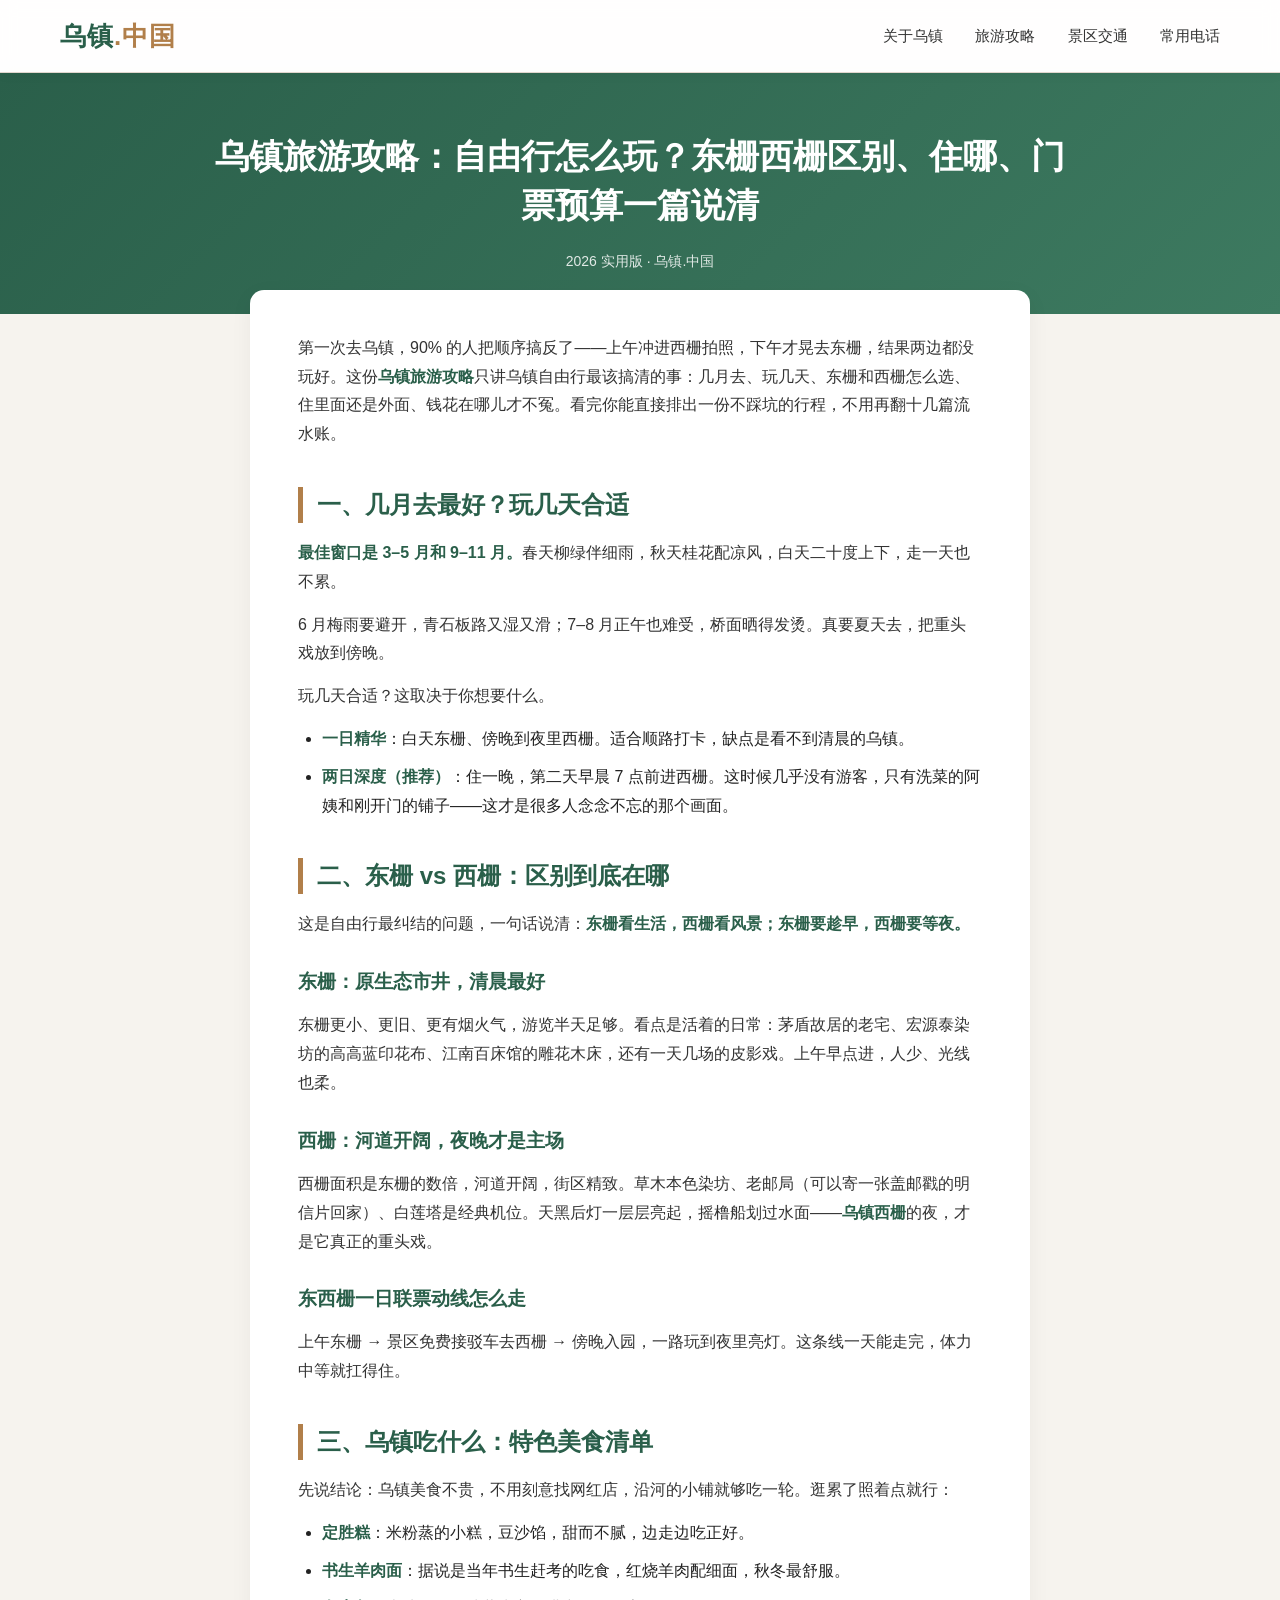
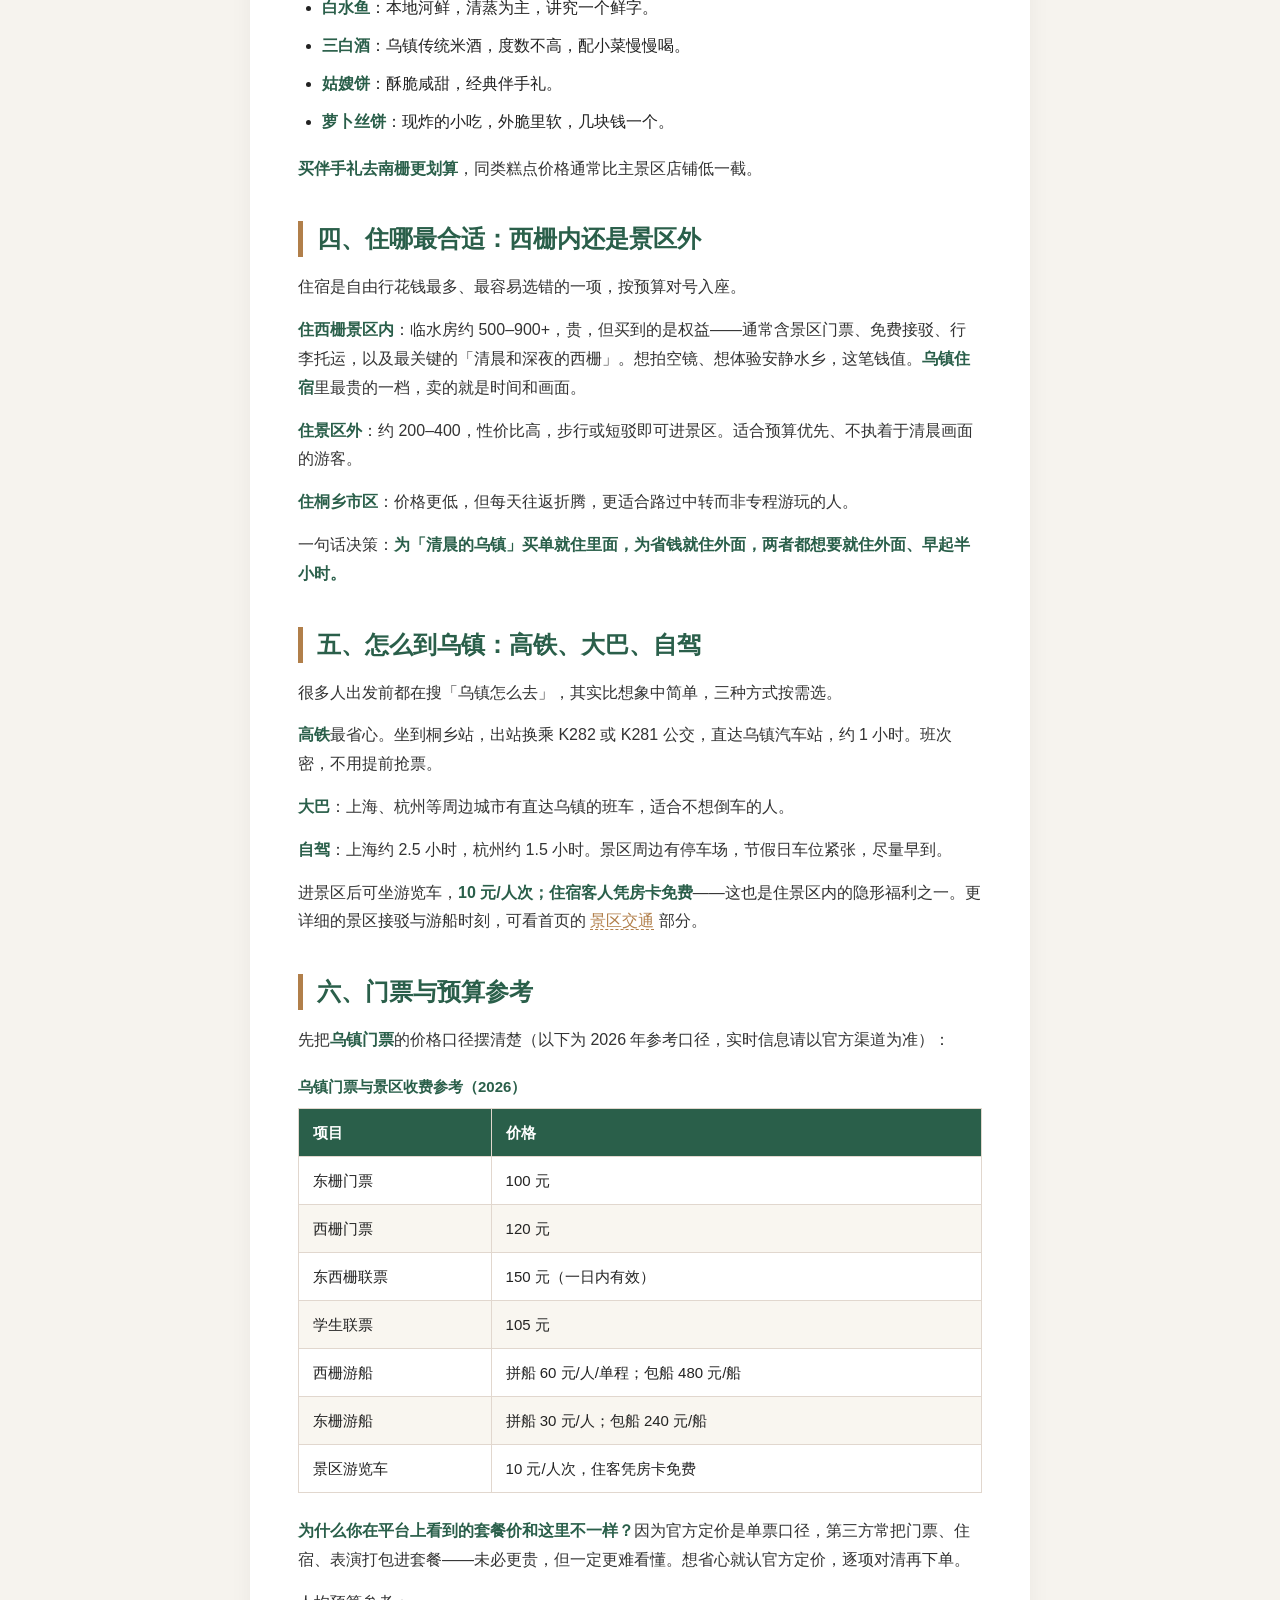
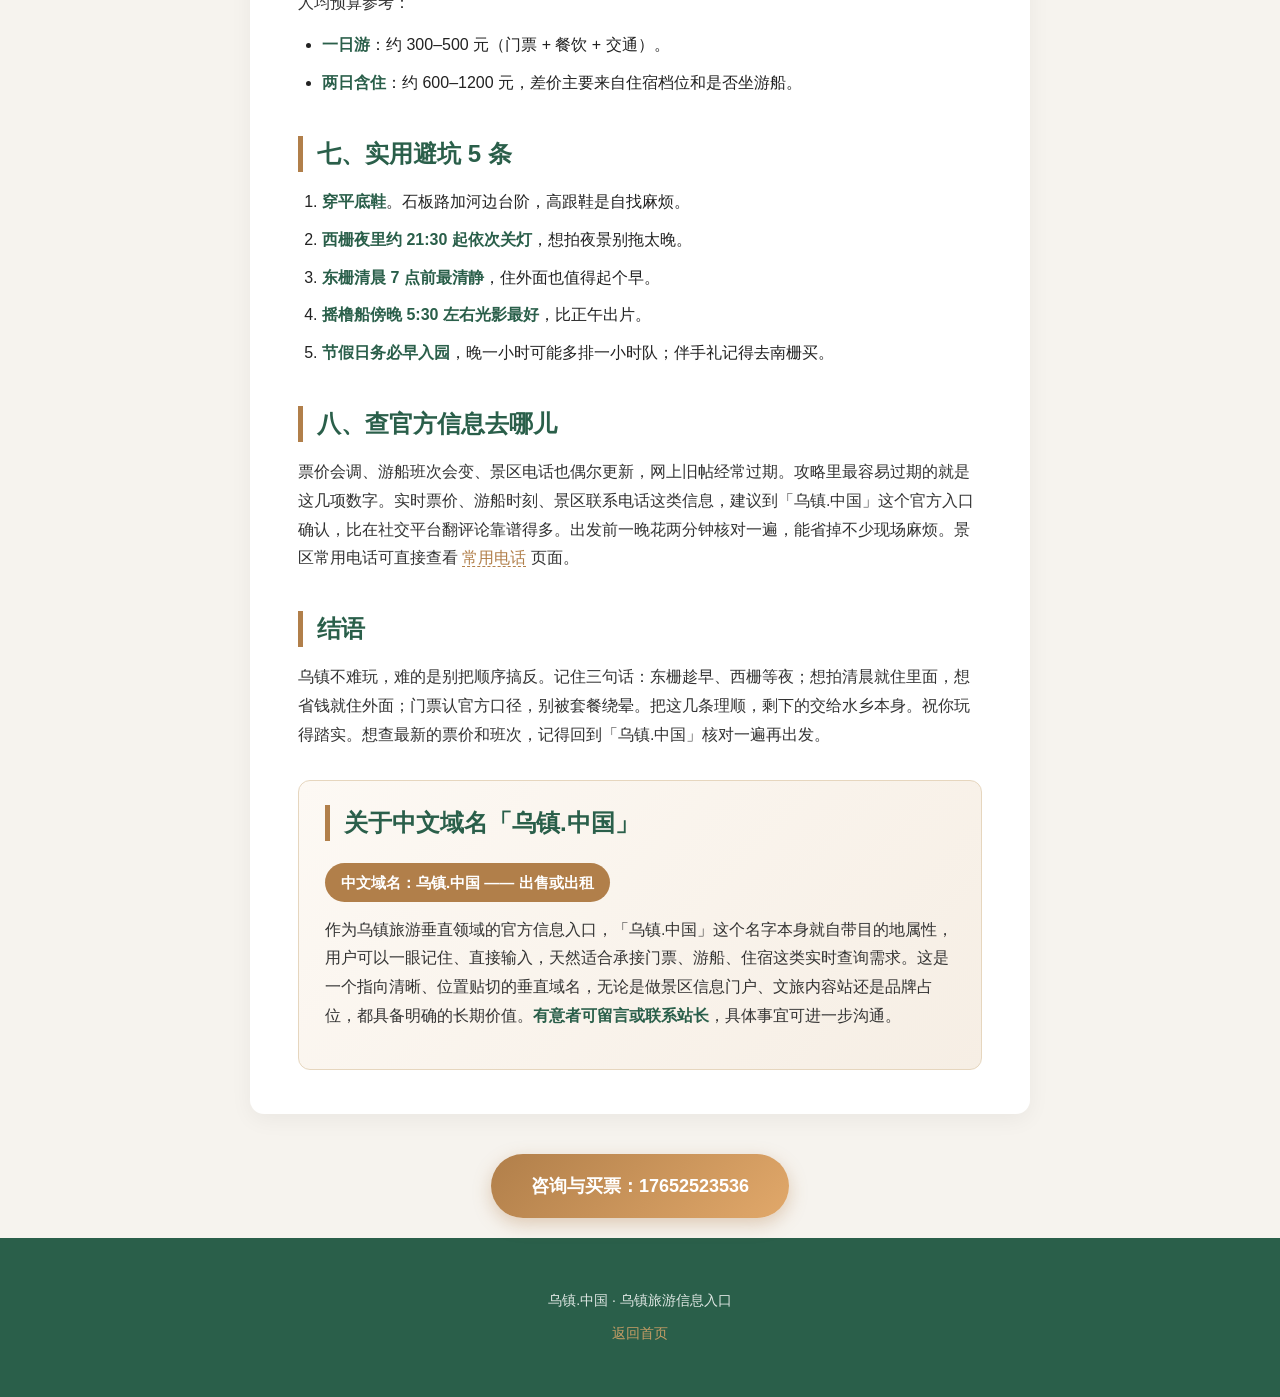
==== blog/wuzhen-zijixing-shendu-gonglve-2026/index.html @ 2162f511 "上传 blog/wuzhen-zijixing-shendu-gonglve-2026/index.html" ====
<!DOCTYPE html>
<html lang="zh-CN">
<head>
<meta charset="UTF-8">
<meta name="viewport" content="width=device-width, initial-scale=1.0">
<title>乌镇旅游攻略2026｜东栅西栅区别·住宿·门票预算 | 乌镇.中国</title>
<meta name="description" content="乌镇自由行怎么玩？一篇讲清东栅西栅区别、最佳季节与建议天数、住宿区域怎么选、高铁大巴自驾路线、门票价格与人均预算，附 5 条避坑贴士，2026 实用版一看就懂。">
<meta name="keywords" content="乌镇旅游攻略,乌镇西栅,乌镇住宿,东栅西栅区别,乌镇门票,乌镇怎么去,乌镇自由行,乌镇美食,2026乌镇攻略">
<link rel="canonical" href="https://xn--bjq734o.xn--fiqs8s/blog/wuzhen-zijixing-shendu-gonglve-2026/">

<script type="text/javascript" src="//api.wukongtongji.com/c?_=894233788775538688" async></script>
<link rel="stylesheet" href="https://cdn.bootcdn.net/ajax/libs/font-awesome/6.4.0/css/all.min.css">
<style>
*{margin:0;padding:0;box-sizing:border-box;font-family:"PingFang SC","Microsoft YaHei",sans-serif}
html{scroll-behavior:smooth}
body{background:#F6F3EE;color:#222;line-height:1.8}

.container{max-width:1200px;margin:0 auto;padding:0 20px}

/* 头部导航 */
.header{position:fixed;top:0;left:0;width:100%;background:rgba(255,255,255,0.92);backdrop-filter:blur(8px);border-bottom:1px solid #E1D7CE;box-shadow:0 2px 12px rgba(0,0,0,0.04);z-index:999}
.header .container{display:flex;justify-content:space-between;align-items:center;height:72px}
.logo{font-size:26px;font-weight:600;color:#2A5F4A;text-decoration:none;letter-spacing:1px}
.logo span{color:#B17F4A}
.nav a{margin-left:28px;text-decoration:none;color:#333;font-size:15px;font-weight:500;transition:color 0.3s}
.nav a:hover{color:#2A5F4A}

/* 文章头部 */
.article-hero{margin-top:72px;padding:60px 0 40px;background:linear-gradient(135deg,#2A5F4A,#3D7A60);color:#fff;text-align:center}
.article-hero h1{font-size:34px;line-height:1.45;font-weight:600;max-width:860px;margin:0 auto 18px}
.article-meta{font-size:14px;opacity:0.85}

/* 文章正文 */
.article-wrap{max-width:820px;margin:0 auto;padding:0 20px}
.article{background:#fff;border-radius:14px;box-shadow:0 6px 22px rgba(0,0,0,0.05);padding:44px 48px;margin:-24px 0 40px}
.article h2{font-size:24px;color:#2A5F4A;margin:38px 0 16px;padding-left:14px;border-left:5px solid #B17F4A;font-weight:600;line-height:1.5}
.article h2:first-child{margin-top:0}
.article h3{font-size:19px;color:#2A5F4A;margin:26px 0 12px;font-weight:600}
.article p{margin-bottom:14px;font-size:16px;color:#333}
.article ul,.article ol{margin:0 0 18px 24px}
.article li{margin-bottom:9px;font-size:16px}
.article strong{color:#2A5F4A;font-weight:600}
.article a{color:#B17F4A;text-decoration:none;border-bottom:1px dashed #B17F4A}
.article a:hover{color:#2A5F4A;border-bottom-color:#2A5F4A}

.article table{width:100%;border-collapse:collapse;margin:18px 0 24px;font-size:15px}
.article th,.article td{border:1px solid #E1D7CE;padding:10px 14px;text-align:left}
.article th{background:#2A5F4A;color:#fff;font-weight:600}
.article tbody tr:nth-child(even){background:#F9F6F0}

.notice{background:#f9f6f0;padding:14px 18px;border-left:4px solid #B17F4A;border-radius:6px;margin:18px 0;font-size:15px}
.domain-box{background:linear-gradient(135deg,#FDF9F4,#F6EEE4);border:1px solid #E6D6BE;border-radius:12px;padding:24px 26px;margin:30px 0 0}
.domain-box h2{border-left-color:#B17F4A}
.domain-tag{display:inline-block;background:#B17F4A;color:#fff;padding:6px 16px;border-radius:30px;font-size:15px;font-weight:600;margin:6px 0 14px}

.cta-box{text-align:center;margin:30px 0 10px}
.cta-btn{display:inline-block;background:linear-gradient(135deg,#B17F4A,#E1A86A);color:#fff;font-size:18px;font-weight:600;padding:16px 40px;border-radius:50px;text-decoration:none;box-shadow:0 6px 18px rgba(177,127,74,0.35)}

.footer{background:#2A5F4A;color:#fff;padding:50px 0;text-align:center;margin-top:20px}
.footer p{opacity:0.85;font-size:14px}
.footer a{color:#E1A86A;text-decoration:none}

@media(max-width:768px){
  .article-hero h1{font-size:23px}
  .article{padding:28px 22px}
  .article h2{font-size:20px}
  .nav{display:none}
}
</style>
</head>
<body>

<!-- 导航 -->
<div class="header">
<div class="container">
<a href="/" class="logo">乌镇<span>.中国</span></a>
<div class="nav">
<a href="/#about">关于乌镇</a>
<a href="/#strategy">旅游攻略</a>
<a href="/#traffic">景区交通</a>
<a href="/#tel">常用电话</a>
</div>
</div>
</div>

<!-- 文章头部 -->
<section class="article-hero">
<h1>乌镇旅游攻略：自由行怎么玩？东栅西栅区别、住哪、门票预算一篇说清</h1>
<div class="article-meta">2026 实用版 · 乌镇.中国</div>
</section>

<div class="article-wrap">
<article class="article">

<p>第一次去乌镇，90% 的人把顺序搞反了——上午冲进西栅拍照，下午才晃去东栅，结果两边都没玩好。这份<strong>乌镇旅游攻略</strong>只讲乌镇自由行最该搞清的事：几月去、玩几天、东栅和西栅怎么选、住里面还是外面、钱花在哪儿才不冤。看完你能直接排出一份不踩坑的行程，不用再翻十几篇流水账。</p>

<h2>一、几月去最好？玩几天合适</h2>
<p><strong>最佳窗口是 3–5 月和 9–11 月。</strong>春天柳绿伴细雨，秋天桂花配凉风，白天二十度上下，走一天也不累。</p>
<p>6 月梅雨要避开，青石板路又湿又滑；7–8 月正午也难受，桥面晒得发烫。真要夏天去，把重头戏放到傍晚。</p>
<p>玩几天合适？这取决于你想要什么。</p>
<ul>
<li><strong>一日精华</strong>：白天东栅、傍晚到夜里西栅。适合顺路打卡，缺点是看不到清晨的乌镇。</li>
<li><strong>两日深度（推荐）</strong>：住一晚，第二天早晨 7 点前进西栅。这时候几乎没有游客，只有洗菜的阿姨和刚开门的铺子——这才是很多人念念不忘的那个画面。</li>
</ul>

<h2>二、东栅 vs 西栅：区别到底在哪</h2>
<p>这是自由行最纠结的问题，一句话说清：<strong>东栅看生活，西栅看风景；东栅要趁早，西栅要等夜。</strong></p>

<h3>东栅：原生态市井，清晨最好</h3>
<p>东栅更小、更旧、更有烟火气，游览半天足够。看点是活着的日常：茅盾故居的老宅、宏源泰染坊的高高蓝印花布、江南百床馆的雕花木床，还有一天几场的皮影戏。上午早点进，人少、光线也柔。</p>

<h3>西栅：河道开阔，夜晚才是主场</h3>
<p>西栅面积是东栅的数倍，河道开阔，街区精致。草木本色染坊、老邮局（可以寄一张盖邮戳的明信片回家）、白莲塔是经典机位。天黑后灯一层层亮起，摇橹船划过水面——<strong>乌镇西栅</strong>的夜，才是它真正的重头戏。</p>

<h3>东西栅一日联票动线怎么走</h3>
<p>上午东栅 → 景区免费接驳车去西栅 → 傍晚入园，一路玩到夜里亮灯。这条线一天能走完，体力中等就扛得住。</p>

<h2>三、乌镇吃什么：特色美食清单</h2>
<p>先说结论：乌镇美食不贵，不用刻意找网红店，沿河的小铺就够吃一轮。逛累了照着点就行：</p>
<ul>
<li><strong>定胜糕</strong>：米粉蒸的小糕，豆沙馅，甜而不腻，边走边吃正好。</li>
<li><strong>书生羊肉面</strong>：据说是当年书生赶考的吃食，红烧羊肉配细面，秋冬最舒服。</li>
<li><strong>白水鱼</strong>：本地河鲜，清蒸为主，讲究一个鲜字。</li>
<li><strong>三白酒</strong>：乌镇传统米酒，度数不高，配小菜慢慢喝。</li>
<li><strong>姑嫂饼</strong>：酥脆咸甜，经典伴手礼。</li>
<li><strong>萝卜丝饼</strong>：现炸的小吃，外脆里软，几块钱一个。</li>
</ul>
<p><strong>买伴手礼去南栅更划算</strong>，同类糕点价格通常比主景区店铺低一截。</p>

<h2>四、住哪最合适：西栅内还是景区外</h2>
<p>住宿是自由行花钱最多、最容易选错的一项，按预算对号入座。</p>
<p><strong>住西栅景区内</strong>：临水房约 500–900+，贵，但买到的是权益——通常含景区门票、免费接驳、行李托运，以及最关键的「清晨和深夜的西栅」。想拍空镜、想体验安静水乡，这笔钱值。<strong>乌镇住宿</strong>里最贵的一档，卖的就是时间和画面。</p>
<p><strong>住景区外</strong>：约 200–400，性价比高，步行或短驳即可进景区。适合预算优先、不执着于清晨画面的游客。</p>
<p><strong>住桐乡市区</strong>：价格更低，但每天往返折腾，更适合路过中转而非专程游玩的人。</p>
<p>一句话决策：<strong>为「清晨的乌镇」买单就住里面，为省钱就住外面，两者都想要就住外面、早起半小时。</strong></p>

<h2>五、怎么到乌镇：高铁、大巴、自驾</h2>
<p>很多人出发前都在搜「乌镇怎么去」，其实比想象中简单，三种方式按需选。</p>
<p><strong>高铁</strong>最省心。坐到桐乡站，出站换乘 K282 或 K281 公交，直达乌镇汽车站，约 1 小时。班次密，不用提前抢票。</p>
<p><strong>大巴</strong>：上海、杭州等周边城市有直达乌镇的班车，适合不想倒车的人。</p>
<p><strong>自驾</strong>：上海约 2.5 小时，杭州约 1.5 小时。景区周边有停车场，节假日车位紧张，尽量早到。</p>
<p>进景区后可坐游览车，<strong>10 元/人次；住宿客人凭房卡免费</strong>——这也是住景区内的隐形福利之一。更详细的景区接驳与游船时刻，可看首页的 <a href="/#traffic">景区交通</a> 部分。</p>

<h2>六、门票与预算参考</h2>
<p>先把<strong>乌镇门票</strong>的价格口径摆清楚（以下为 2026 年参考口径，实时信息请以官方渠道为准）：</p>
<table>
<caption style="caption-side:top;text-align:left;color:#2A5F4A;font-weight:600;padding:0 0 8px">乌镇门票与景区收费参考（2026）</caption>
<thead>
<tr><th scope="col">项目</th><th scope="col">价格</th></tr>
</thead>
<tbody>
<tr><td>东栅门票</td><td>100 元</td></tr>
<tr><td>西栅门票</td><td>120 元</td></tr>
<tr><td>东西栅联票</td><td>150 元（一日内有效）</td></tr>
<tr><td>学生联票</td><td>105 元</td></tr>
<tr><td>西栅游船</td><td>拼船 60 元/人/单程；包船 480 元/船</td></tr>
<tr><td>东栅游船</td><td>拼船 30 元/人；包船 240 元/船</td></tr>
<tr><td>景区游览车</td><td>10 元/人次，住客凭房卡免费</td></tr>
</tbody>
</table>
<p><strong>为什么你在平台上看到的套餐价和这里不一样？</strong>因为官方定价是单票口径，第三方常把门票、住宿、表演打包进套餐——未必更贵，但一定更难看懂。想省心就认官方定价，逐项对清再下单。</p>
<p>人均预算参考：</p>
<ul>
<li><strong>一日游</strong>：约 300–500 元（门票 + 餐饮 + 交通）。</li>
<li><strong>两日含住</strong>：约 600–1200 元，差价主要来自住宿档位和是否坐游船。</li>
</ul>

<h2>七、实用避坑 5 条</h2>
<ol>
<li><strong>穿平底鞋</strong>。石板路加河边台阶，高跟鞋是自找麻烦。</li>
<li><strong>西栅夜里约 21:30 起依次关灯</strong>，想拍夜景别拖太晚。</li>
<li><strong>东栅清晨 7 点前最清静</strong>，住外面也值得起个早。</li>
<li><strong>摇橹船傍晚 5:30 左右光影最好</strong>，比正午出片。</li>
<li><strong>节假日务必早入园</strong>，晚一小时可能多排一小时队；伴手礼记得去南栅买。</li>
</ol>

<h2>八、查官方信息去哪儿</h2>
<p>票价会调、游船班次会变、景区电话也偶尔更新，网上旧帖经常过期。攻略里最容易过期的就是这几项数字。实时票价、游船时刻、景区联系电话这类信息，建议到「乌镇.中国」这个官方入口确认，比在社交平台翻评论靠谱得多。出发前一晚花两分钟核对一遍，能省掉不少现场麻烦。景区常用电话可直接查看 <a href="/#tel">常用电话</a> 页面。</p>

<h2>结语</h2>
<p>乌镇不难玩，难的是别把顺序搞反。记住三句话：东栅趁早、西栅等夜；想拍清晨就住里面，想省钱就住外面；门票认官方口径，别被套餐绕晕。把这几条理顺，剩下的交给水乡本身。祝你玩得踏实。想查最新的票价和班次，记得回到「乌镇.中国」核对一遍再出发。</p>

<div class="domain-box">
<h2>关于中文域名「乌镇.中国」</h2>
<div class="domain-tag">中文域名：乌镇.中国 —— 出售或出租</div>
<p>作为乌镇旅游垂直领域的官方信息入口，「乌镇.中国」这个名字本身就自带目的地属性，用户可以一眼记住、直接输入，天然适合承接门票、游船、住宿这类实时查询需求。这是一个指向清晰、位置贴切的垂直域名，无论是做景区信息门户、文旅内容站还是品牌占位，都具备明确的长期价值。<strong>有意者可留言或联系站长</strong>，具体事宜可进一步沟通。</p>
</div>

</article>

<div class="cta-box">
<a href="tel:17652523536" class="cta-btn">咨询与买票：17652523536</a>
</div>
</div>

<div class="footer">
<div class="container">
<p>乌镇.中国 · 乌镇旅游信息入口</p>
<p style="margin-top:8px"><a href="/">返回首页</a></p>
</div>
</div>

<script type="application/ld+json">
{
  "@context": "https://schema.org",
  "@graph": [
    {
      "@type": "Article",
      "headline": "乌镇旅游攻略：自由行怎么玩？东栅西栅区别、住哪、门票预算一篇说清",
      "description": "乌镇自由行怎么玩？一篇讲清东栅西栅区别、最佳季节与建议天数、住宿区域怎么选、交通方式、门票价格与人均预算。",
      "inLanguage": "zh-CN",
      "datePublished": "2026-09-29",
      "dateModified": "2026-09-29",
      "author": { "@type": "Organization", "name": "乌镇.中国" },
      "publisher": { "@type": "Organization", "name": "乌镇.中国", "url": "https://xn--bjq734o.xn--fiqs8s/" },
      "mainEntityOfPage": "https://xn--bjq734o.xn--fiqs8s/blog/wuzhen-zijixing-shendu-gonglve-2026/"
    },
    {
      "@type": "BreadcrumbList",
      "itemListElement": [
        { "@type": "ListItem", "position": 1, "name": "首页", "item": "https://xn--bjq734o.xn--fiqs8s/" },
        { "@type": "ListItem", "position": 2, "name": "乌镇旅游攻略" }
      ]
    },
    {
      "@type": "FAQPage",
      "mainEntity": [
        {
          "@type": "Question",
          "name": "乌镇几月去最好？",
          "acceptedAnswer": { "@type": "Answer", "text": "3–5 月和 9–11 月最佳。6 月梅雨路面湿滑，7–8 月正午暴晒，建议避开；夏季前往可把游览重点放在傍晚。" }
        },
        {
          "@type": "Question",
          "name": "乌镇东栅和西栅有什么区别？",
          "acceptedAnswer": { "@type": "Answer", "text": "东栅看生活、要趁早，原生态市井气息浓，有茅盾故居、宏源泰染坊、江南百床馆和皮影戏；西栅看风景、要等夜，河道开阔，夜晚灯火与摇橹船是它的核心体验。" }
        },
        {
          "@type": "Question",
          "name": "乌镇住宿住景区内还是景区外？",
          "acceptedAnswer": { "@type": "Answer", "text": "住西栅景区内临水房约 500–900+，通常含门票、免费接驳和清晨深夜的西栅体验；住景区外约 200–400，性价比更高。为清晨画面买单就住里面，省钱就住外面。" }
        },
        {
          "@type": "Question",
          "name": "乌镇门票多少钱？",
          "acceptedAnswer": { "@type": "Answer", "text": "东栅 100 元、西栅 120 元、东西栅联票 150 元（一日内有效）、学生联票 105 元。西栅游船拼船 60 元/人、东栅游船拼船 30 元/人；景区游览车 10 元/人次，住宿客人凭房卡免费。" }
        }
      ]
    }
  ]
}
</script>

</body>
</html>
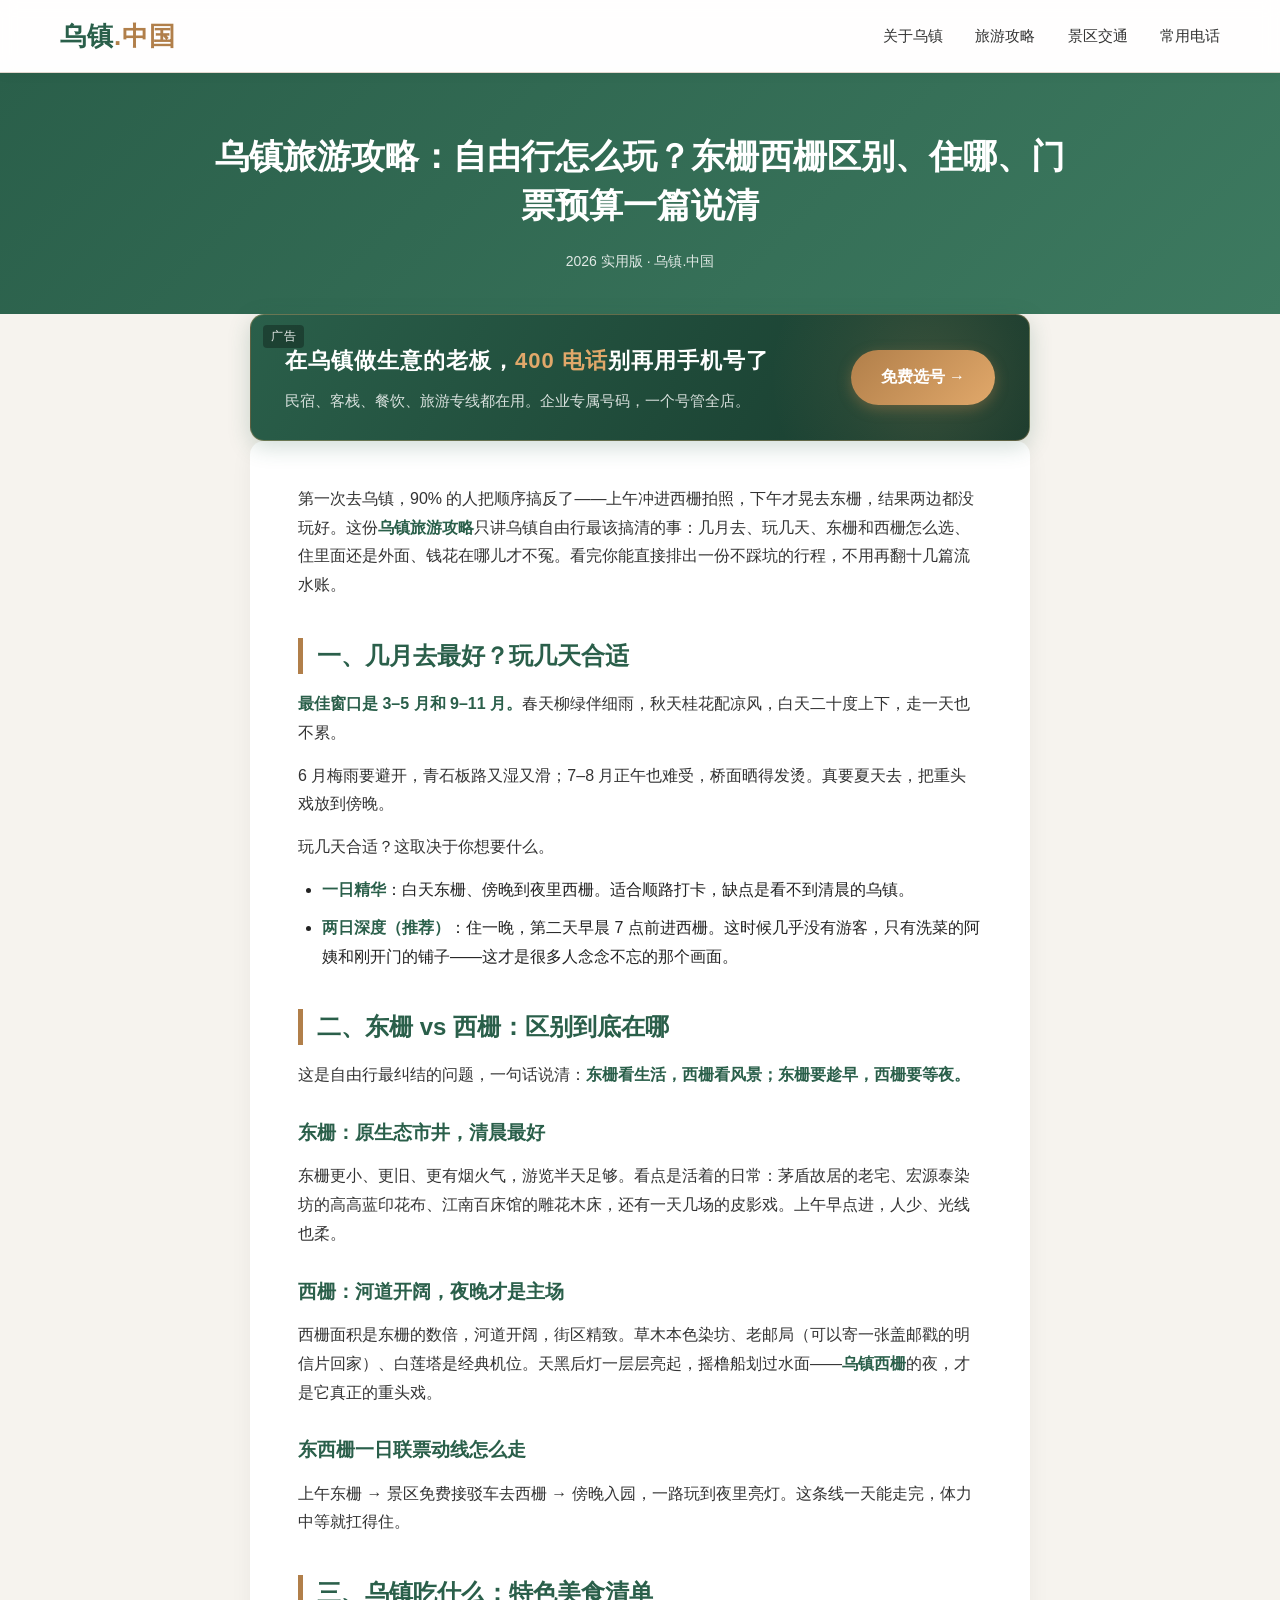
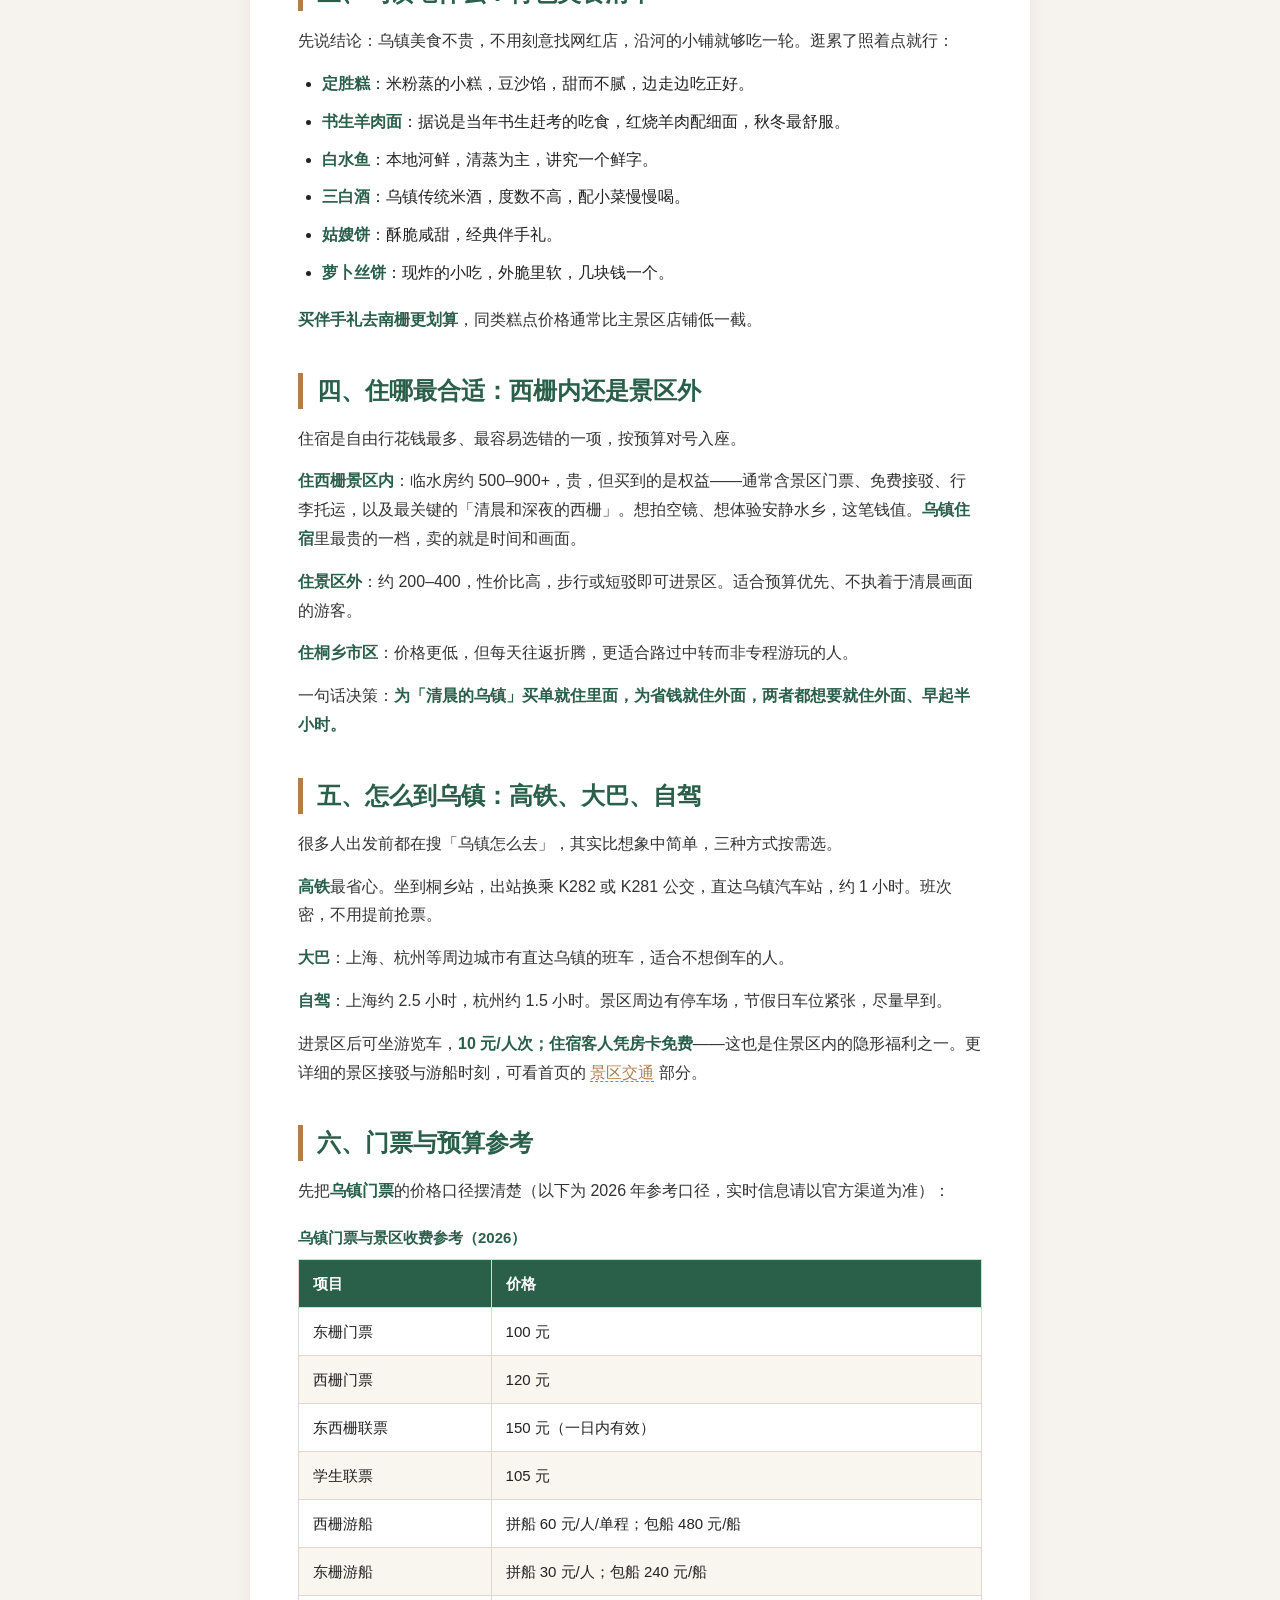
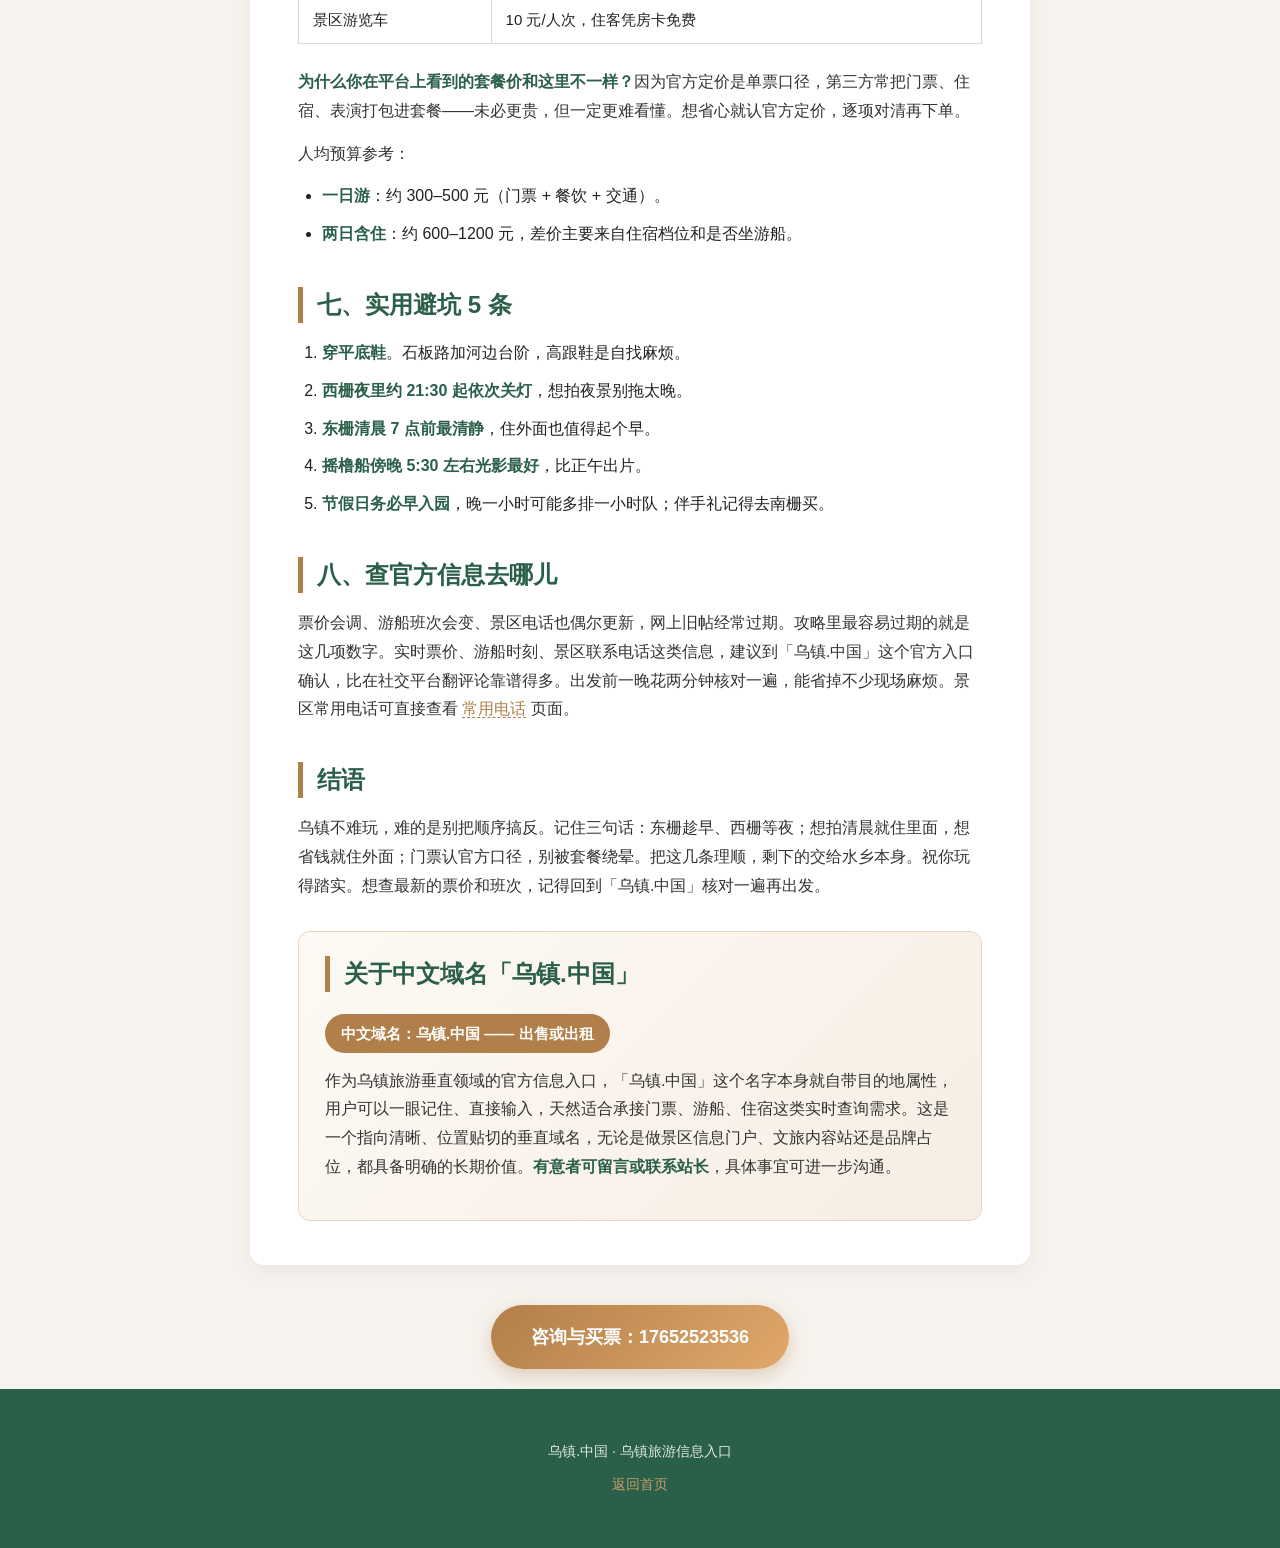
==== commit 08985d26: "文章页新增广告位（跳转 400.中国）" ====
--- a/blog/wuzhen-zijixing-shendu-gonglve-2026/index.html
+++ b/blog/wuzhen-zijixing-shendu-gonglve-2026/index.html
@@ -67,6 +67,8 @@
   .nav{display:none}
 }
 </style>
+<!-- 广告位组件样式 -->
+<link rel="stylesheet" href="/assets/ad-wuzhen.css">
 </head>
 <body>
 
@@ -90,6 +92,26 @@
 </section>
 
 <div class="article-wrap">
+
+<!-- ===== 广告位（横幅·适配文章窄容器）开始 ===== -->
+<div class="wz-ad-banner wz-ad-inarticle">
+  <a class="wz-ad-link"
+     href="https://400.xn--fiqs8s/"
+     target="_blank"
+     rel="noopener noreferrer sponsored"
+     aria-label="企业400电话办理 400.中国">
+    <span class="wz-ad-tag">广告</span>
+    <span class="wz-ad-text">
+      <span class="wz-ad-title">在乌镇做生意的老板，<em>400 电话</em>别再用手机号了</span>
+      <span class="wz-ad-desc">民宿、客栈、餐饮、旅游专线都在用。企业专属号码，一个号管全店。</span>
+    </span>
+    <span class="wz-ad-action">
+      <span class="wz-ad-btn">免费选号 →</span>
+    </span>
+  </a>
+</div>
+<!-- ===== 广告位结束 ===== -->
+
 <article class="article">
 
 <p>第一次去乌镇，90% 的人把顺序搞反了——上午冲进西栅拍照，下午才晃去东栅，结果两边都没玩好。这份<strong>乌镇旅游攻略</strong>只讲乌镇自由行最该搞清的事：几月去、玩几天、东栅和西栅怎么选、住里面还是外面、钱花在哪儿才不冤。看完你能直接排出一份不踩坑的行程，不用再翻十几篇流水账。</p>
--- a/assets/ad-wuzhen.css
+++ b/assets/ad-wuzhen.css
@@ -0,0 +1,198 @@
+/* ============================================================
+   乌镇站 · 广告位组件样式（水乡风格）
+   文件：assets/ad-wuzhen.css
+   说明：类名统一 wz-ad- 前缀，不与站点现有样式冲突
+   ============================================================ */
+
+/* 容器：与站点 .container 同宽，居中 */
+.wz-ad-banner {
+  max-width: 1200px;
+  margin: 0 auto;
+  padding: 0 20px;
+}
+
+/* 横幅卡片本体：深绿→墨绿渐变，赭金描边，呼应水乡黛瓦 */
+.wz-ad-link {
+  position: relative;
+  display: flex;
+  align-items: center;
+  justify-content: space-between;
+  gap: 24px;
+  padding: 26px 34px;
+  border-radius: 14px;
+  text-decoration: none;
+  color: #fff;
+  overflow: hidden;
+  background: linear-gradient(120deg, #2A5F4A 0%, #1F4A39 55%, #17392C 100%);
+  border: 1px solid rgba(225, 168, 106, 0.35);
+  box-shadow: 0 6px 22px rgba(42, 95, 74, 0.22);
+  transition: transform 0.28s ease, box-shadow 0.28s ease;
+}
+
+.wz-ad-link:hover {
+  transform: translateY(-3px);
+  box-shadow: 0 12px 30px rgba(42, 95, 74, 0.32);
+}
+
+/* 水波纹装饰：右侧同心圆，模拟水面涟漪 */
+.wz-ad-link::after {
+  content: "";
+  position: absolute;
+  right: -60px;
+  top: 50%;
+  width: 320px;
+  height: 320px;
+  transform: translateY(-50%);
+  border-radius: 50%;
+  background: radial-gradient(circle, rgba(225, 168, 106, 0.16) 0%, rgba(225, 168, 106, 0.06) 40%, transparent 70%);
+  pointer-events: none;
+}
+
+/* 左侧文字区 */
+.wz-ad-text {
+  position: relative;
+  z-index: 1;
+  flex: 1;
+  min-width: 0;
+}
+
+.wz-ad-title {
+  display: block;
+  font-size: 22px;
+  font-weight: 600;
+  letter-spacing: 1px;
+  margin-bottom: 8px;
+  color: #fff;
+}
+
+/* 标题里的高亮词：赭金色 */
+.wz-ad-title em {
+  font-style: normal;
+  color: #E1A86A;
+}
+
+.wz-ad-desc {
+  display: block;
+  font-size: 15px;
+  line-height: 1.7;
+  color: rgba(255, 255, 255, 0.82);
+}
+
+/* 右侧行动区 */
+.wz-ad-action {
+  position: relative;
+  z-index: 1;
+  flex-shrink: 0;
+  text-align: center;
+}
+
+.wz-ad-btn {
+  display: inline-block;
+  padding: 13px 30px;
+  border-radius: 50px;
+  background: linear-gradient(135deg, #B17F4A, #E1A86A);
+  color: #fff;
+  font-size: 16px;
+  font-weight: 600;
+  white-space: nowrap;
+  box-shadow: 0 4px 14px rgba(177, 127, 74, 0.4);
+  transition: filter 0.25s ease;
+}
+
+.wz-ad-link:hover .wz-ad-btn {
+  filter: brightness(1.08);
+}
+
+/* 角标：合规必须可见 */
+.wz-ad-tag {
+  position: absolute;
+  top: 10px;
+  left: 12px;
+  z-index: 2;
+  padding: 1px 8px;
+  border-radius: 4px;
+  background: rgba(0, 0, 0, 0.3);
+  color: rgba(255, 255, 255, 0.9);
+  font-size: 12px;
+  letter-spacing: 0.5px;
+}
+
+/* ---------------- 移动端 ---------------- */
+@media (max-width: 768px) {
+  .wz-ad-banner {
+    padding: 0 15px;
+  }
+
+  .wz-ad-link {
+    flex-direction: column;
+    align-items: stretch;
+    text-align: center;
+    gap: 18px;
+    padding: 24px 20px 22px;
+  }
+
+  .wz-ad-title {
+    font-size: 18px;
+    line-height: 1.5;
+  }
+
+  .wz-ad-desc {
+    font-size: 14px;
+  }
+
+  .wz-ad-btn {
+    display: block;
+    padding: 13px 20px;
+  }
+
+  .wz-ad-link::after {
+    right: -120px;
+    width: 240px;
+    height: 240px;
+  }
+}
+
+/* ---------------- 文章内嵌版（窄容器适配） ---------------- */
+/* 文章页正文容器已限宽 820px，广告位不再重复限宽和内边距 */
+.wz-ad-inarticle {
+  max-width: none;
+  padding: 0;
+  margin: 0 0 24px;
+}
+
+/* ---------------- 侧边栏竖版（备用形态） ---------------- */
+.wz-ad-side {
+  display: block;
+  position: relative;
+  padding: 24px 22px;
+  border-radius: 14px;
+  text-decoration: none;
+  color: #fff;
+  overflow: hidden;
+  background: linear-gradient(160deg, #2A5F4A 0%, #1B4034 100%);
+  border: 1px solid rgba(225, 168, 106, 0.3);
+  box-shadow: 0 6px 22px rgba(42, 95, 74, 0.2);
+  transition: transform 0.28s ease, box-shadow 0.28s ease;
+  text-align: center;
+}
+
+.wz-ad-side:hover {
+  transform: translateY(-3px);
+  box-shadow: 0 12px 30px rgba(42, 95, 74, 0.3);
+}
+
+.wz-ad-side .wz-ad-title {
+  font-size: 19px;
+  margin-bottom: 10px;
+}
+
+.wz-ad-side .wz-ad-desc {
+  font-size: 14px;
+  margin-bottom: 18px;
+}
+
+.wz-ad-side .wz-ad-btn {
+  display: block;
+  padding: 12px 18px;
+  font-size: 15px;
+}
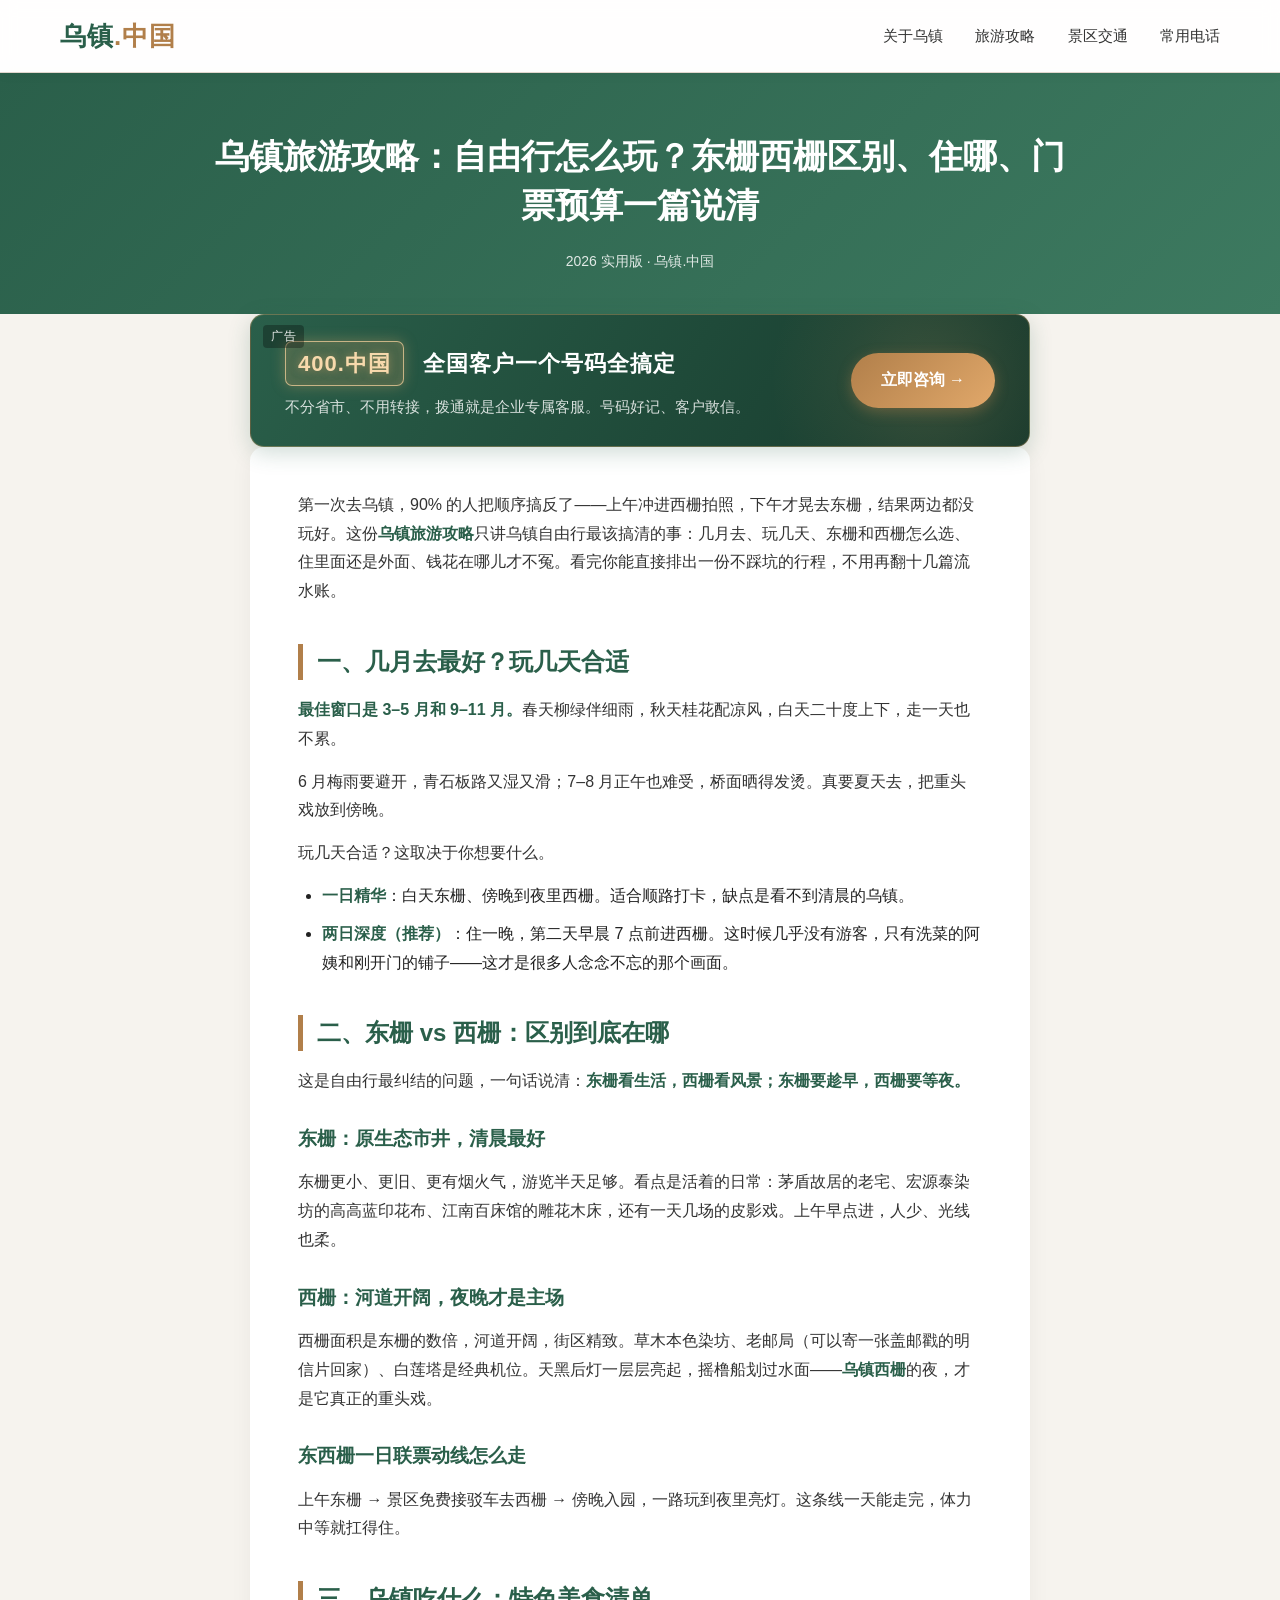
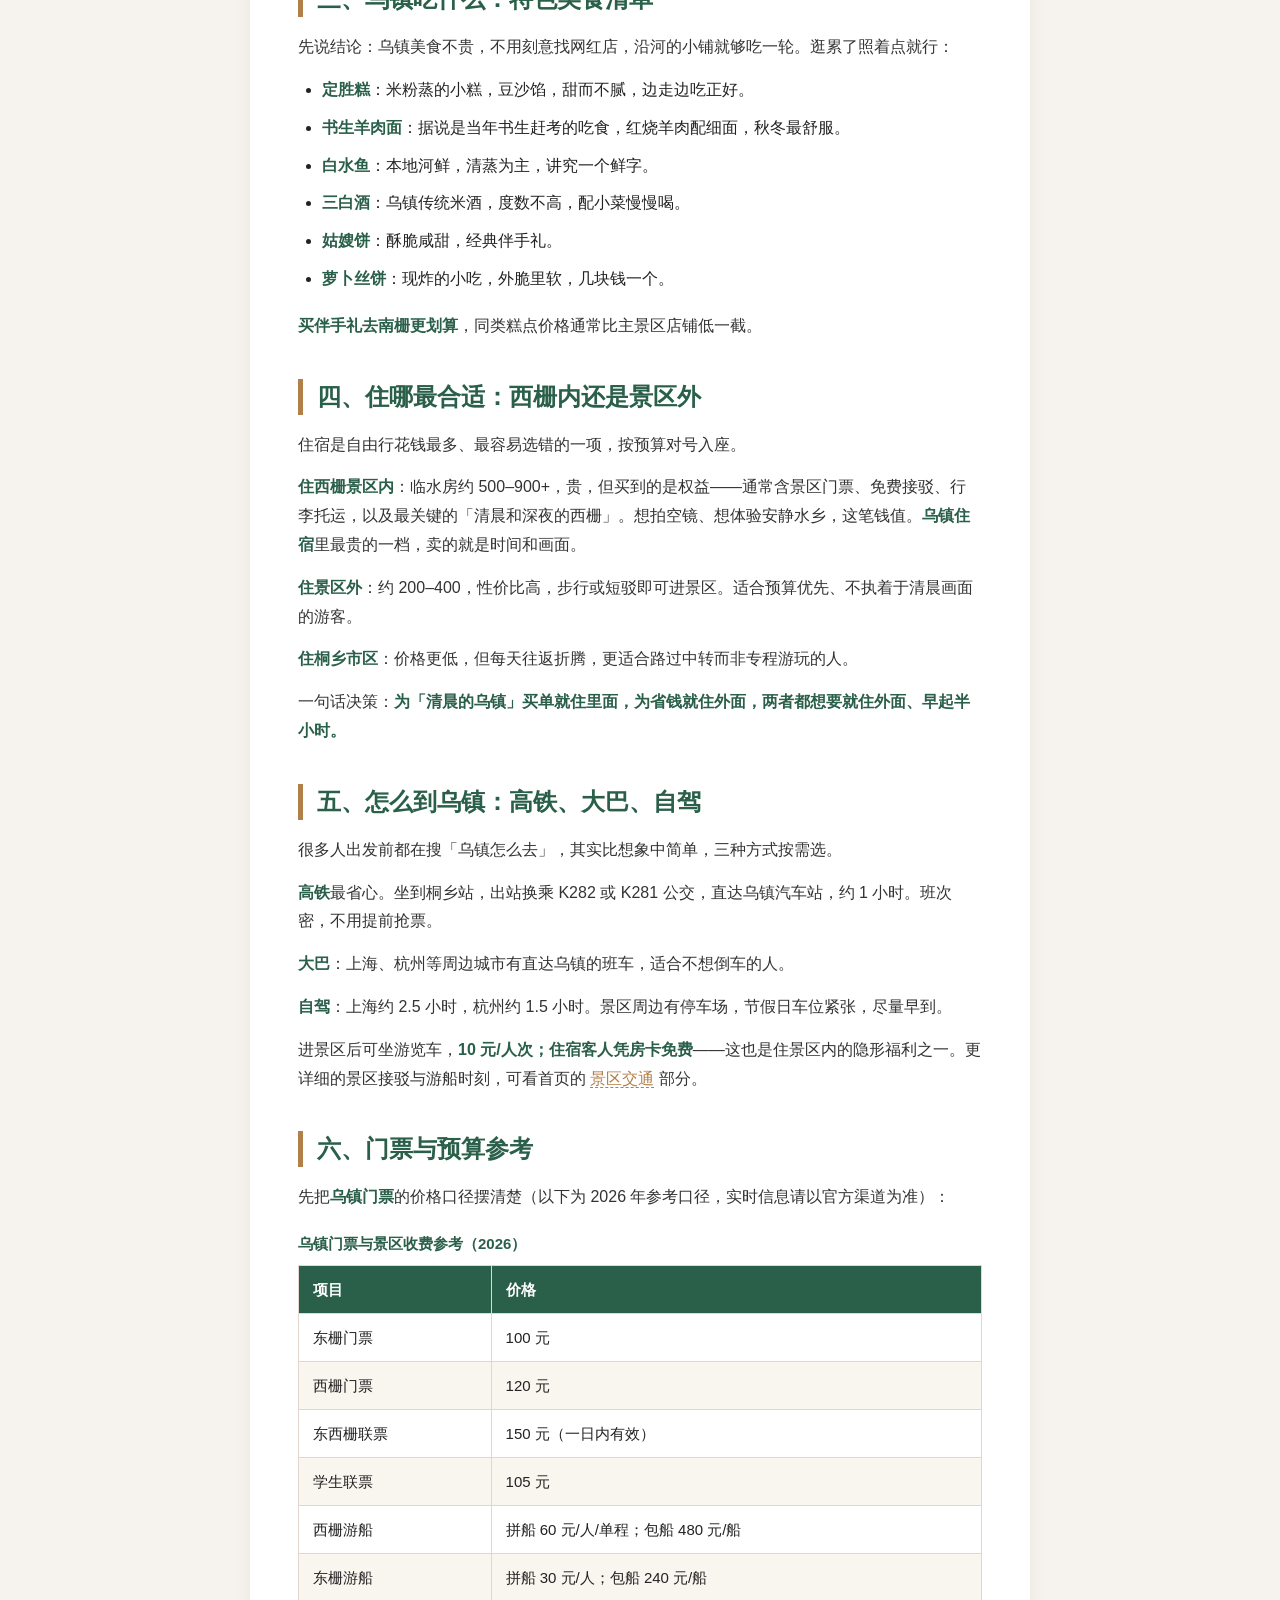
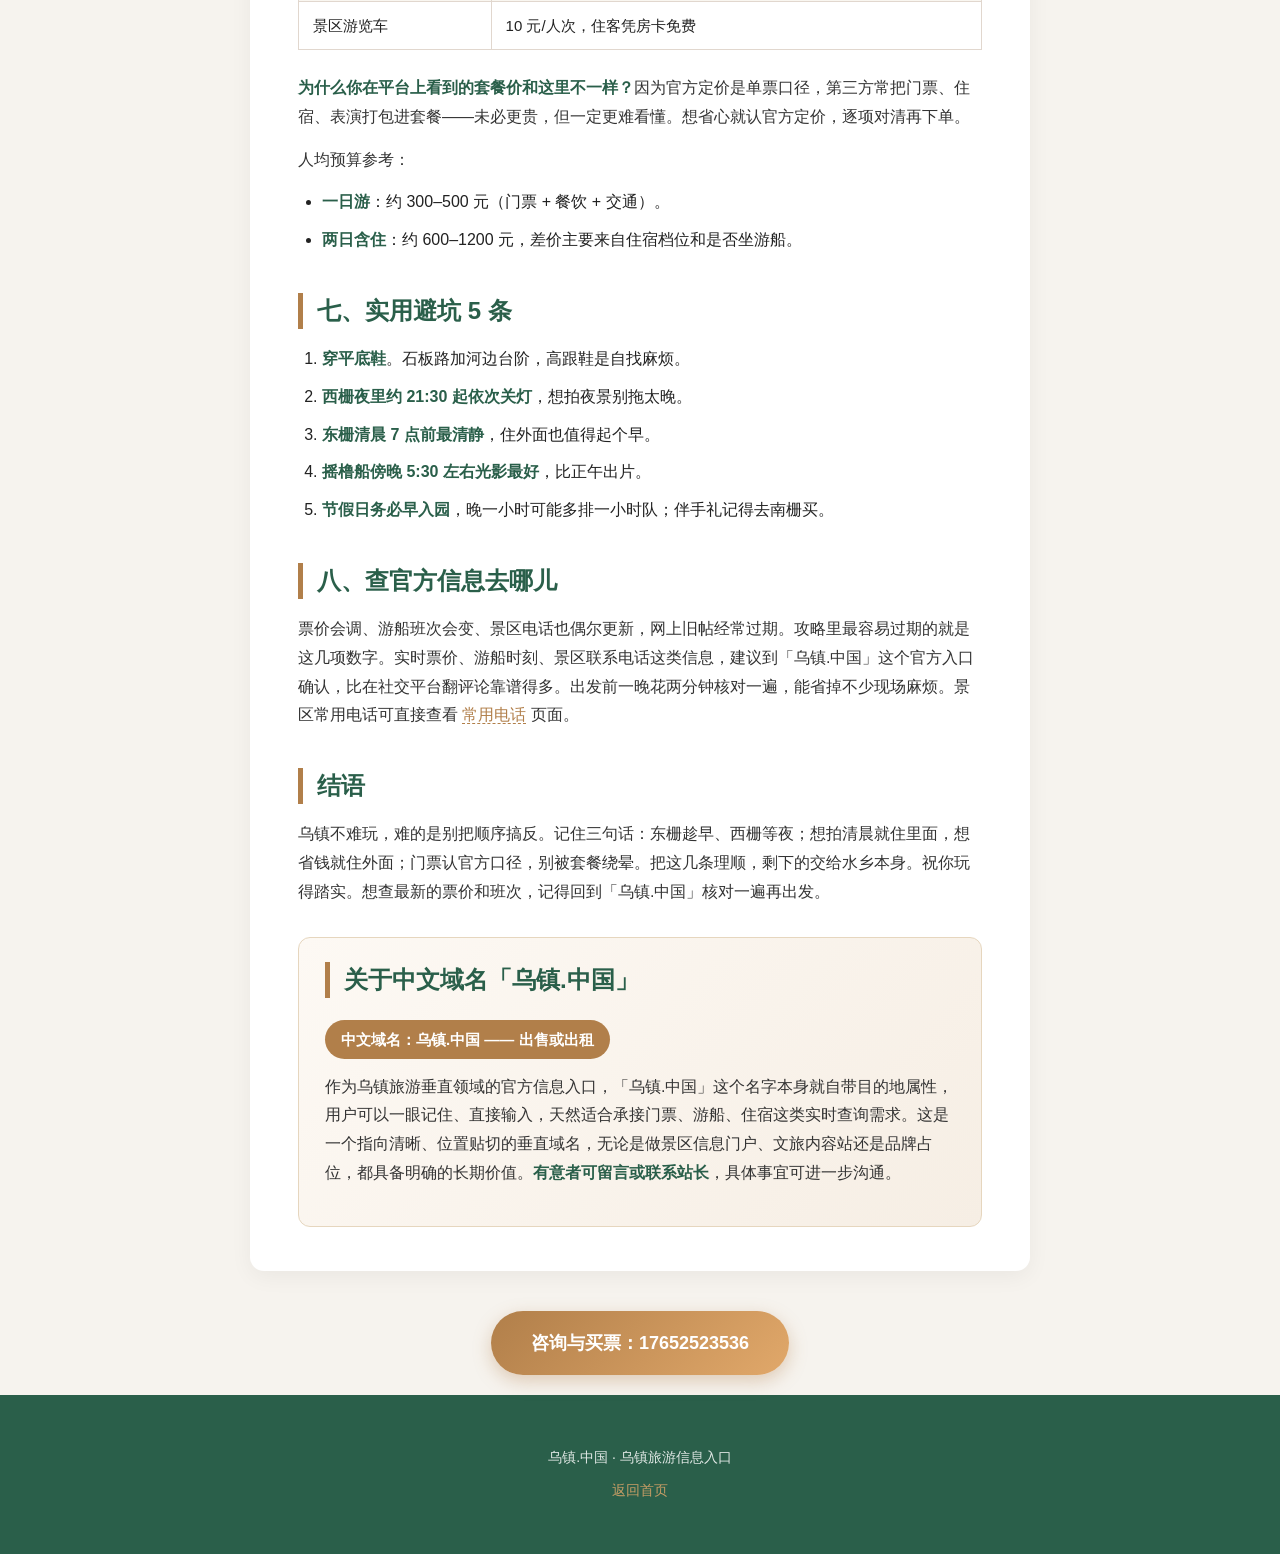
==== commit b32f7bcb: "广告位文案改为全国视角，突出中文域名 400.中国" ====
--- a/blog/wuzhen-zijixing-shendu-gonglve-2026/index.html
+++ b/blog/wuzhen-zijixing-shendu-gonglve-2026/index.html
@@ -102,11 +102,11 @@
      aria-label="企业400电话办理 400.中国">
     <span class="wz-ad-tag">广告</span>
     <span class="wz-ad-text">
-      <span class="wz-ad-title">在乌镇做生意的老板，<em>400 电话</em>别再用手机号了</span>
-      <span class="wz-ad-desc">民宿、客栈、餐饮、旅游专线都在用。企业专属号码，一个号管全店。</span>
+      <span class="wz-ad-title"><span class="wz-ad-domain">400.中国</span> 全国客户一个号码全搞定</span>
+      <span class="wz-ad-desc">不分省市、不用转接，拨通就是企业专属客服。号码好记、客户敢信。</span>
     </span>
     <span class="wz-ad-action">
-      <span class="wz-ad-btn">免费选号 →</span>
+      <span class="wz-ad-btn">立即咨询 →</span>
     </span>
   </a>
 </div>
--- a/assets/ad-wuzhen.css
+++ b/assets/ad-wuzhen.css
@@ -56,6 +56,7 @@
   min-width: 0;
 }
 
+/* 标题行：域名徽标的光晕限制在本行内，不溢出到按钮 */
 .wz-ad-title {
   display: block;
   font-size: 22px;
@@ -69,6 +70,41 @@
 .wz-ad-title em {
   font-style: normal;
   color: #E1A86A;
+}
+
+/* 中文域名徽标：淡金底 + 描边 + 微光晕，视觉上独立成一个"标签" */
+.wz-ad-domain {
+  display: inline-block;
+  padding: 2px 12px;
+  margin-right: 12px;
+  border-radius: 7px;
+  background: rgba(225, 168, 106, 0.18);
+  border: 1px solid rgba(243, 206, 154, 0.75);
+  color: #F7D9AC;
+  font-weight: 700;
+  letter-spacing: 1px;
+  white-space: nowrap;
+  box-shadow: 0 0 14px rgba(225, 168, 106, 0.35), inset 0 0 10px rgba(225, 168, 106, 0.12);
+  text-shadow: 0 0 8px rgba(225, 168, 106, 0.5);
+  /* 低调呼吸光效：3.2s 一个循环，幅度很小，只为引导视线 */
+  animation: wz-ad-glow 3.2s ease-in-out infinite;
+}
+
+@keyframes wz-ad-glow {
+  0%, 100% { box-shadow: 0 0 14px rgba(225, 168, 106, 0.35), inset 0 0 10px rgba(225, 168, 106, 0.12); }
+  50%      { box-shadow: 0 0 22px rgba(225, 168, 106, 0.62), inset 0 0 14px rgba(225, 168, 106, 0.2); }
+}
+
+/* 尊重系统「减少动态效果」设置：用户关闭动画时不播放 */
+@media (prefers-reduced-motion: reduce) {
+  .wz-ad-domain { animation: none; }
+}
+
+/* 描述里的域名重复出现时：只加粗变色，不加底框，避免抢戏 */
+.wz-ad-domain-plain {
+  color: #F3CE9A;
+  font-weight: 600;
+  white-space: nowrap;
 }
 
 .wz-ad-desc {
@@ -136,6 +172,12 @@
     line-height: 1.5;
   }
 
+  /* 小屏关掉呼吸光效：静态徽标更清晰，也避免光晕糊到按钮上 */
+  .wz-ad-domain {
+    animation: none;
+    margin-right: 8px;
+  }
+
   .wz-ad-desc {
     font-size: 14px;
   }
@@ -145,10 +187,15 @@
     padding: 13px 20px;
   }
 
+  /* 水波纹：小屏卡片变高，缩小圆并压到右下角，避免圆弧横穿按钮 */
   .wz-ad-link::after {
-    right: -120px;
-    width: 240px;
-    height: 240px;
+    right: -90px;
+    top: auto;
+    bottom: -90px;
+    transform: none;
+    width: 200px;
+    height: 200px;
+    opacity: 0.7;
   }
 }
 
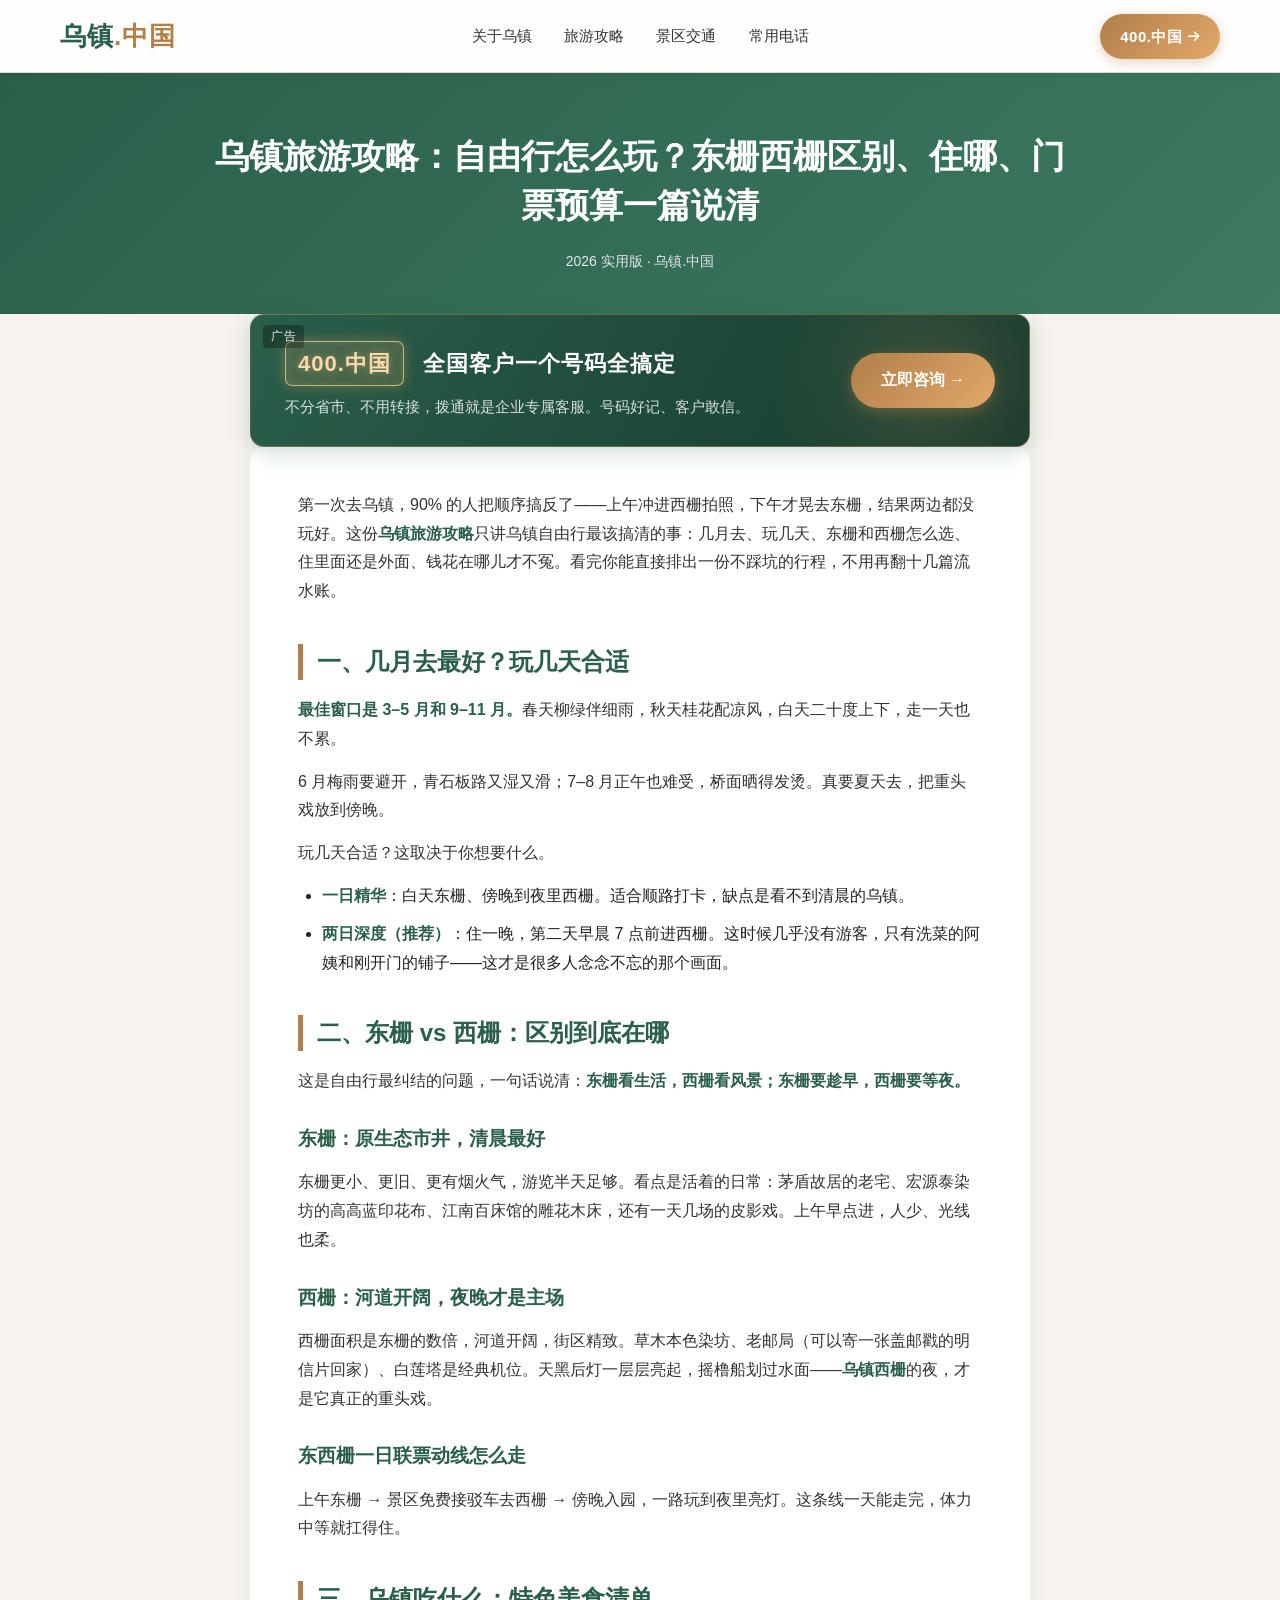
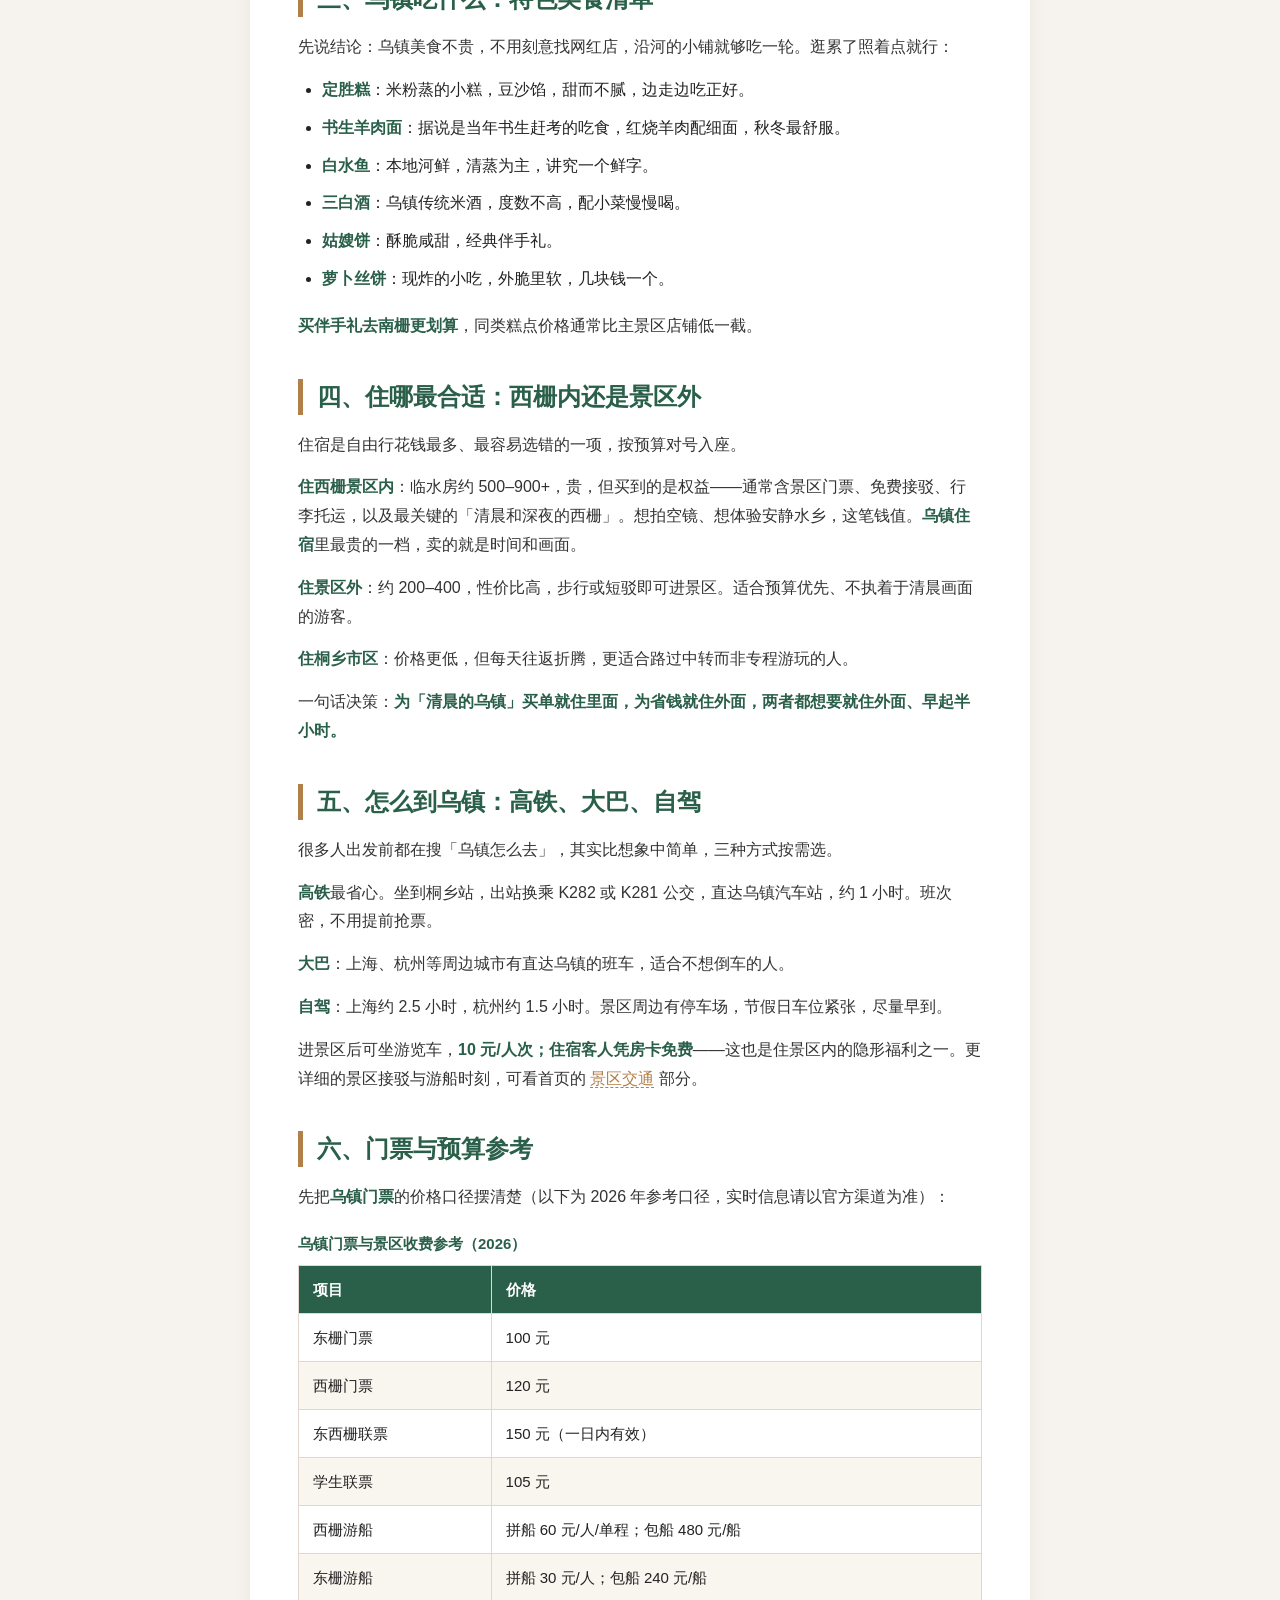
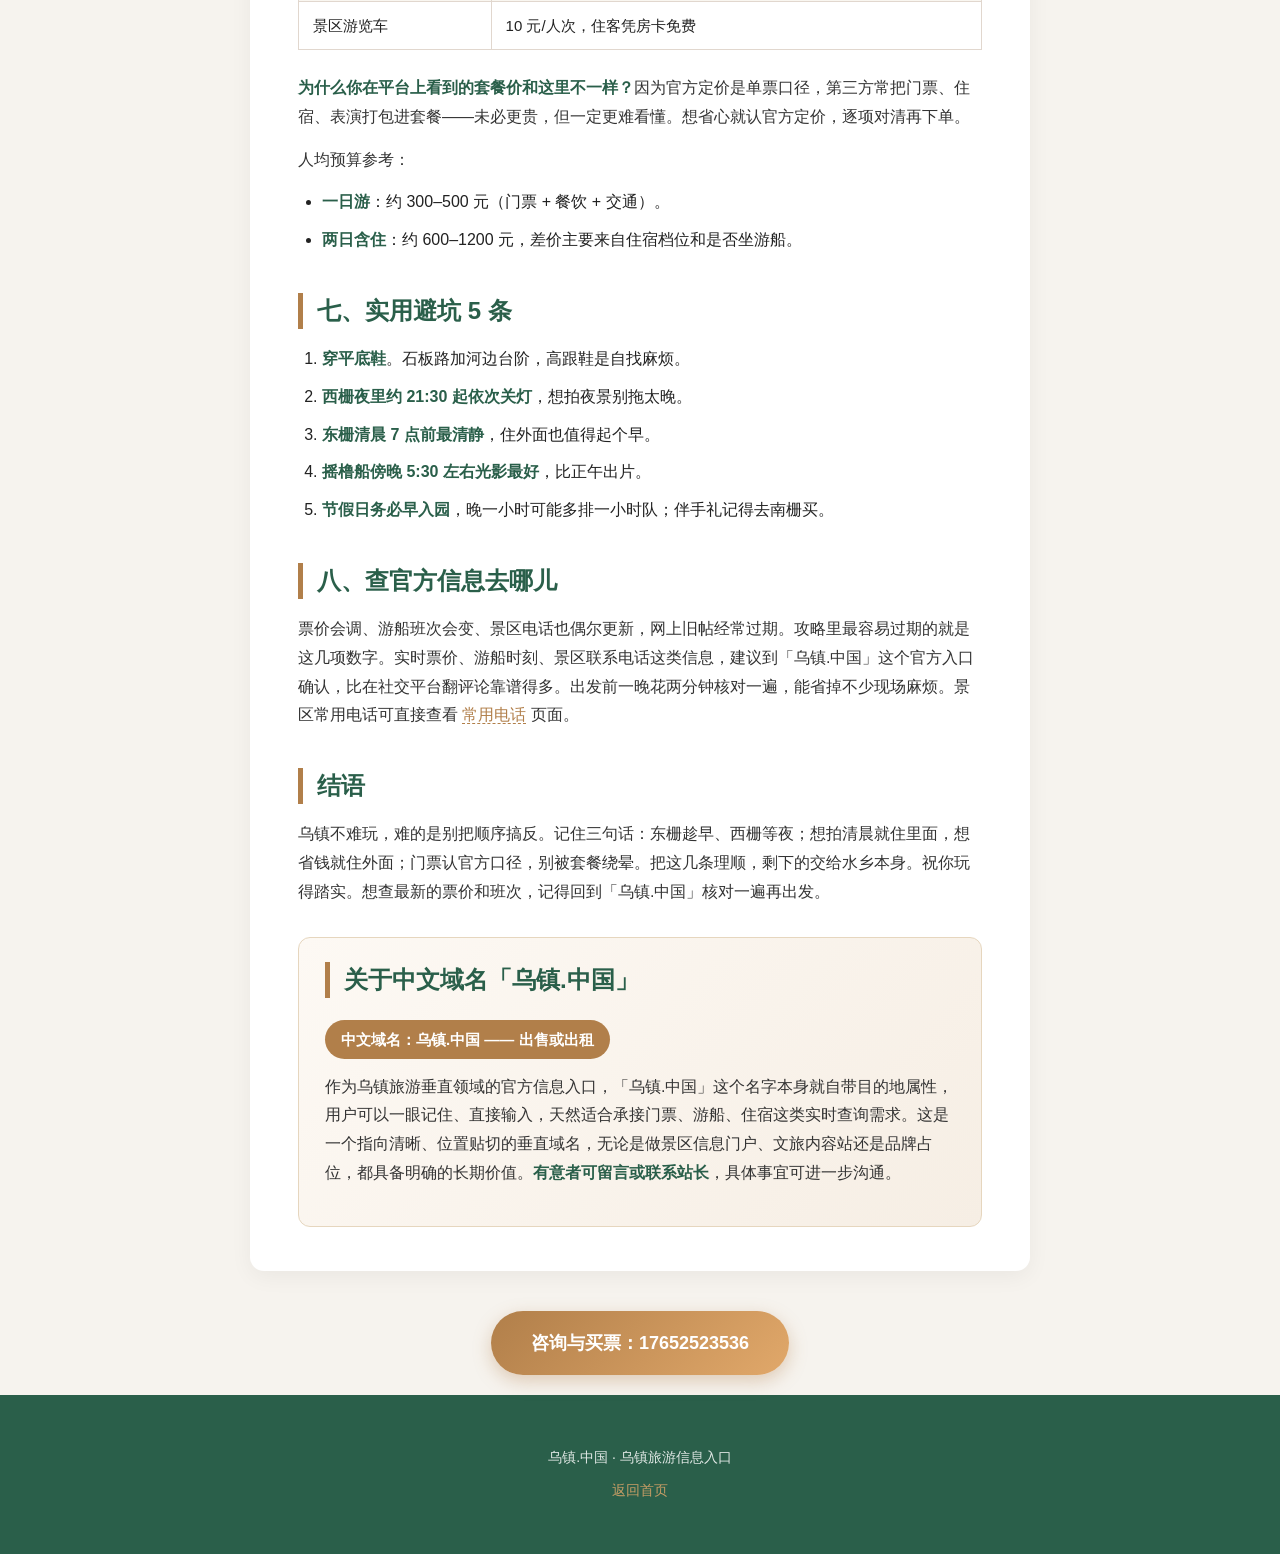
==== commit 287c1544: "导航栏接入 400.中国 引导按钮" ====
--- a/blog/wuzhen-zijixing-shendu-gonglve-2026/index.html
+++ b/blog/wuzhen-zijixing-shendu-gonglve-2026/index.html
@@ -82,6 +82,7 @@
 <a href="/#traffic">景区交通</a>
 <a href="/#tel">常用电话</a>
 </div>
+<a class="wz-nav-cta" href="https://400.xn--fiqs8s/" target="_blank" rel="noopener noreferrer sponsored" aria-label="400.中国 全国统一服务热线">400.中国 <i class="fa-solid fa-arrow-right"></i></a>
 </div>
 </div>
 
--- a/assets/ad-wuzhen.css
+++ b/assets/ad-wuzhen.css
@@ -243,3 +243,51 @@
   padding: 12px 18px;
   font-size: 15px;
 }
+
+/* ============================================================
+   导航栏 CTA 按钮 · 跳转 400.中国
+   放在 .header 的 .container 里、.nav 之后
+   ============================================================ */
+
+.wz-nav-cta {
+  display: inline-flex;
+  align-items: center;
+  gap: 6px;
+  margin-left: 24px;
+  padding: 9px 20px;
+  border-radius: 50px;
+  background: linear-gradient(135deg, #B17F4A, #E1A86A);
+  color: #fff;
+  font-size: 15px;
+  font-weight: 600;
+  text-decoration: none;
+  white-space: nowrap;
+  letter-spacing: 0.5px;
+  box-shadow: 0 3px 12px rgba(177, 127, 74, 0.36);
+  transition: transform 0.25s ease, box-shadow 0.25s ease, filter 0.25s ease;
+}
+
+.wz-nav-cta:hover {
+  transform: translateY(-2px);
+  filter: brightness(1.07);
+  box-shadow: 0 7px 18px rgba(177, 127, 74, 0.48);
+}
+
+/* 按钮里的箭头，hover 时轻微右移，暗示"点击前往" */
+.wz-nav-cta i {
+  font-size: 13px;
+  transition: transform 0.25s ease;
+}
+
+.wz-nav-cta:hover i {
+  transform: translateX(3px);
+}
+
+/* 超小屏：缩小内边距，保证导航不换行 */
+@media (max-width: 900px) {
+  .wz-nav-cta {
+    margin-left: 0;
+    padding: 8px 16px;
+    font-size: 14px;
+  }
+}
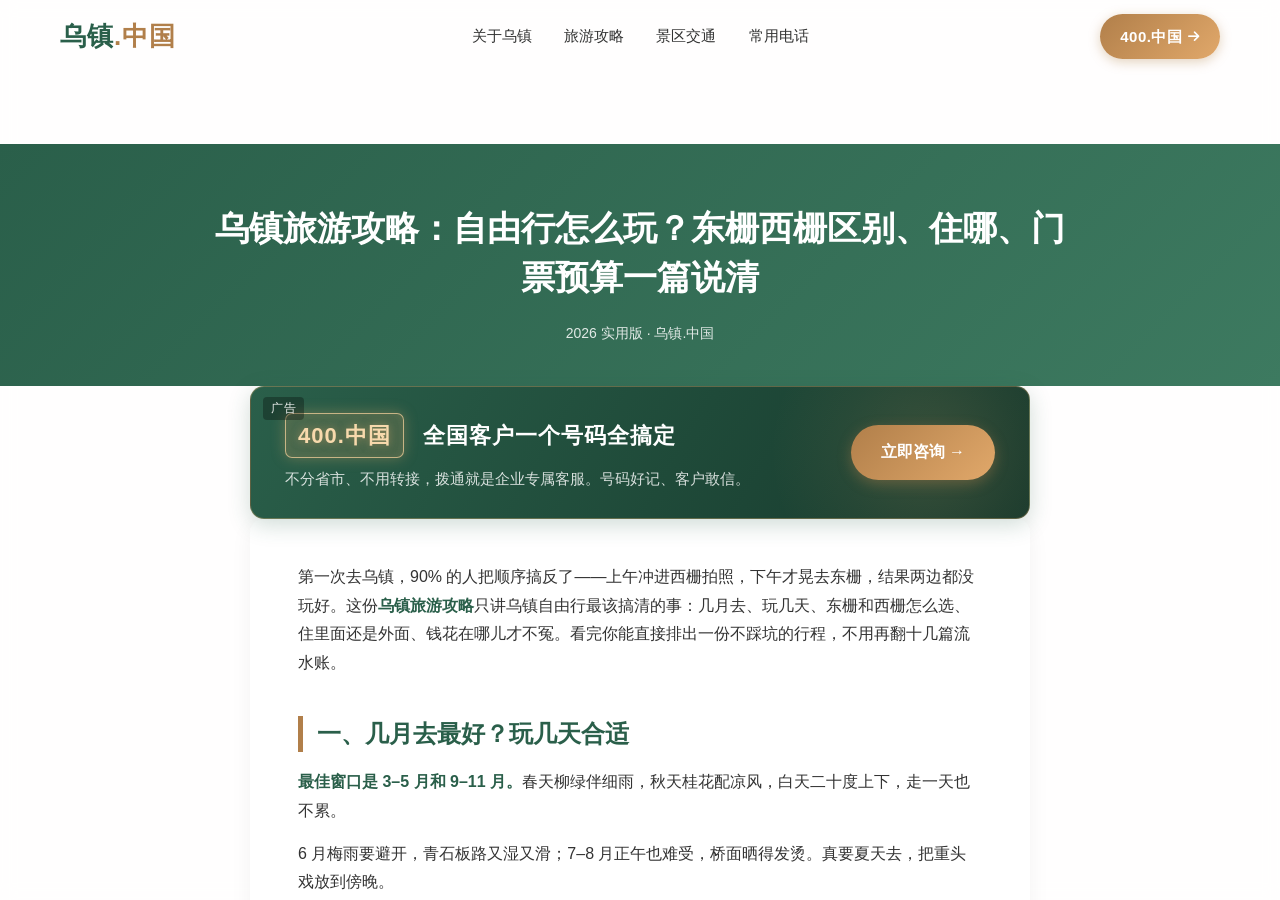
==== commit 72f4229c: "修复移动端导航：改为汉堡菜单" ====
--- a/blog/wuzhen-zijixing-shendu-gonglve-2026/index.html
+++ b/blog/wuzhen-zijixing-shendu-gonglve-2026/index.html
@@ -24,6 +24,12 @@
 .logo span{color:#B17F4A}
 .nav a{margin-left:28px;text-decoration:none;color:#333;font-size:15px;font-weight:500;transition:color 0.3s}
 .nav a:hover{color:#2A5F4A}
+
+/* 导航右侧操作区（400.中国 按钮 + 汉堡按钮） */
+.wz-nav-right{display:flex;align-items:center}
+/* 汉堡菜单：桌面端完全隐藏 */
+.wz-nav-cb{position:absolute;width:1px;height:1px;opacity:0;pointer-events:none}
+.wz-nav-burger{display:none}
 
 /* 文章头部 */
 .article-hero{margin-top:72px;padding:60px 0 40px;background:linear-gradient(135deg,#2A5F4A,#3D7A60);color:#fff;text-align:center}
@@ -64,7 +70,33 @@
   .article-hero h1{font-size:23px}
   .article{padding:28px 22px}
   .article h2{font-size:20px}
-  .nav{display:none}
+
+  /* 汉堡按钮：手机上显示 */
+  .wz-nav-burger{
+    display:flex;align-items:center;justify-content:center;
+    width:42px;height:42px;margin-left:8px;border-radius:10px;
+    color:#2A5F4A;font-size:19px;line-height:1;cursor:pointer;
+    -webkit-tap-highlight-color:transparent;transition:background .2s;
+  }
+  .wz-nav-burger:active{background:rgba(42,95,74,.1)}
+
+  /* 菜单改为下拉面板：不再隐藏，所有入口都能点到 */
+  .nav{
+    display:none;position:absolute;top:72px;left:0;width:100%;
+    flex-direction:column;gap:0;background:#fff;
+    border-bottom:1px solid #E1D7CE;box-shadow:0 10px 24px rgba(0,0,0,.1);
+    padding:6px 0;z-index:998;
+  }
+  .nav a{
+    margin-left:0;padding:14px 22px;font-size:16px;
+    border-bottom:1px solid #F5EFE8;
+  }
+  .nav a:last-child{border-bottom:none}
+  .nav a:active{background:#F9F6F0}
+
+  /* 勾选后展开菜单，汉堡图标切成叉号 */
+  .wz-nav-cb:checked ~ .nav{display:flex}
+  .wz-nav-cb:checked ~ .wz-nav-right .fa-bars::before{content:"\f00d"}
 }
 </style>
 <!-- 广告位组件样式 -->
@@ -76,13 +108,16 @@
 <div class="header">
 <div class="container">
 <a href="/" class="logo">乌镇<span>.中国</span></a>
+<input type="checkbox" id="wzNavToggle" class="wz-nav-cb">
 <div class="nav">
 <a href="/#about">关于乌镇</a>
 <a href="/#strategy">旅游攻略</a>
 <a href="/#traffic">景区交通</a>
 <a href="/#tel">常用电话</a>
 </div>
+<div class="wz-nav-right">
 <a class="wz-nav-cta" href="https://400.xn--fiqs8s/" target="_blank" rel="noopener noreferrer sponsored" aria-label="400.中国 全国统一服务热线">400.中国 <i class="fa-solid fa-arrow-right"></i></a>
+<label for="wzNavToggle" class="wz-nav-burger" aria-label="展开导航菜单"><i class="fa-solid fa-bars"></i></label>
 </div>
 </div>
 
@@ -274,5 +309,17 @@
 }
 </script>
 
+<script>
+/* 移动端汉堡菜单：点击任意菜单项后自动收起，避免遮挡跳转后的内容 */
+(function () {
+  var cb = document.getElementById('wzNavToggle');
+  if (!cb) return;
+  var links = document.querySelectorAll('.nav a');
+  for (var i = 0; i < links.length; i++) {
+    links[i].addEventListener('click', function () { cb.checked = false; });
+  }
+})();
+</script>
+
 </body>
 </html>
